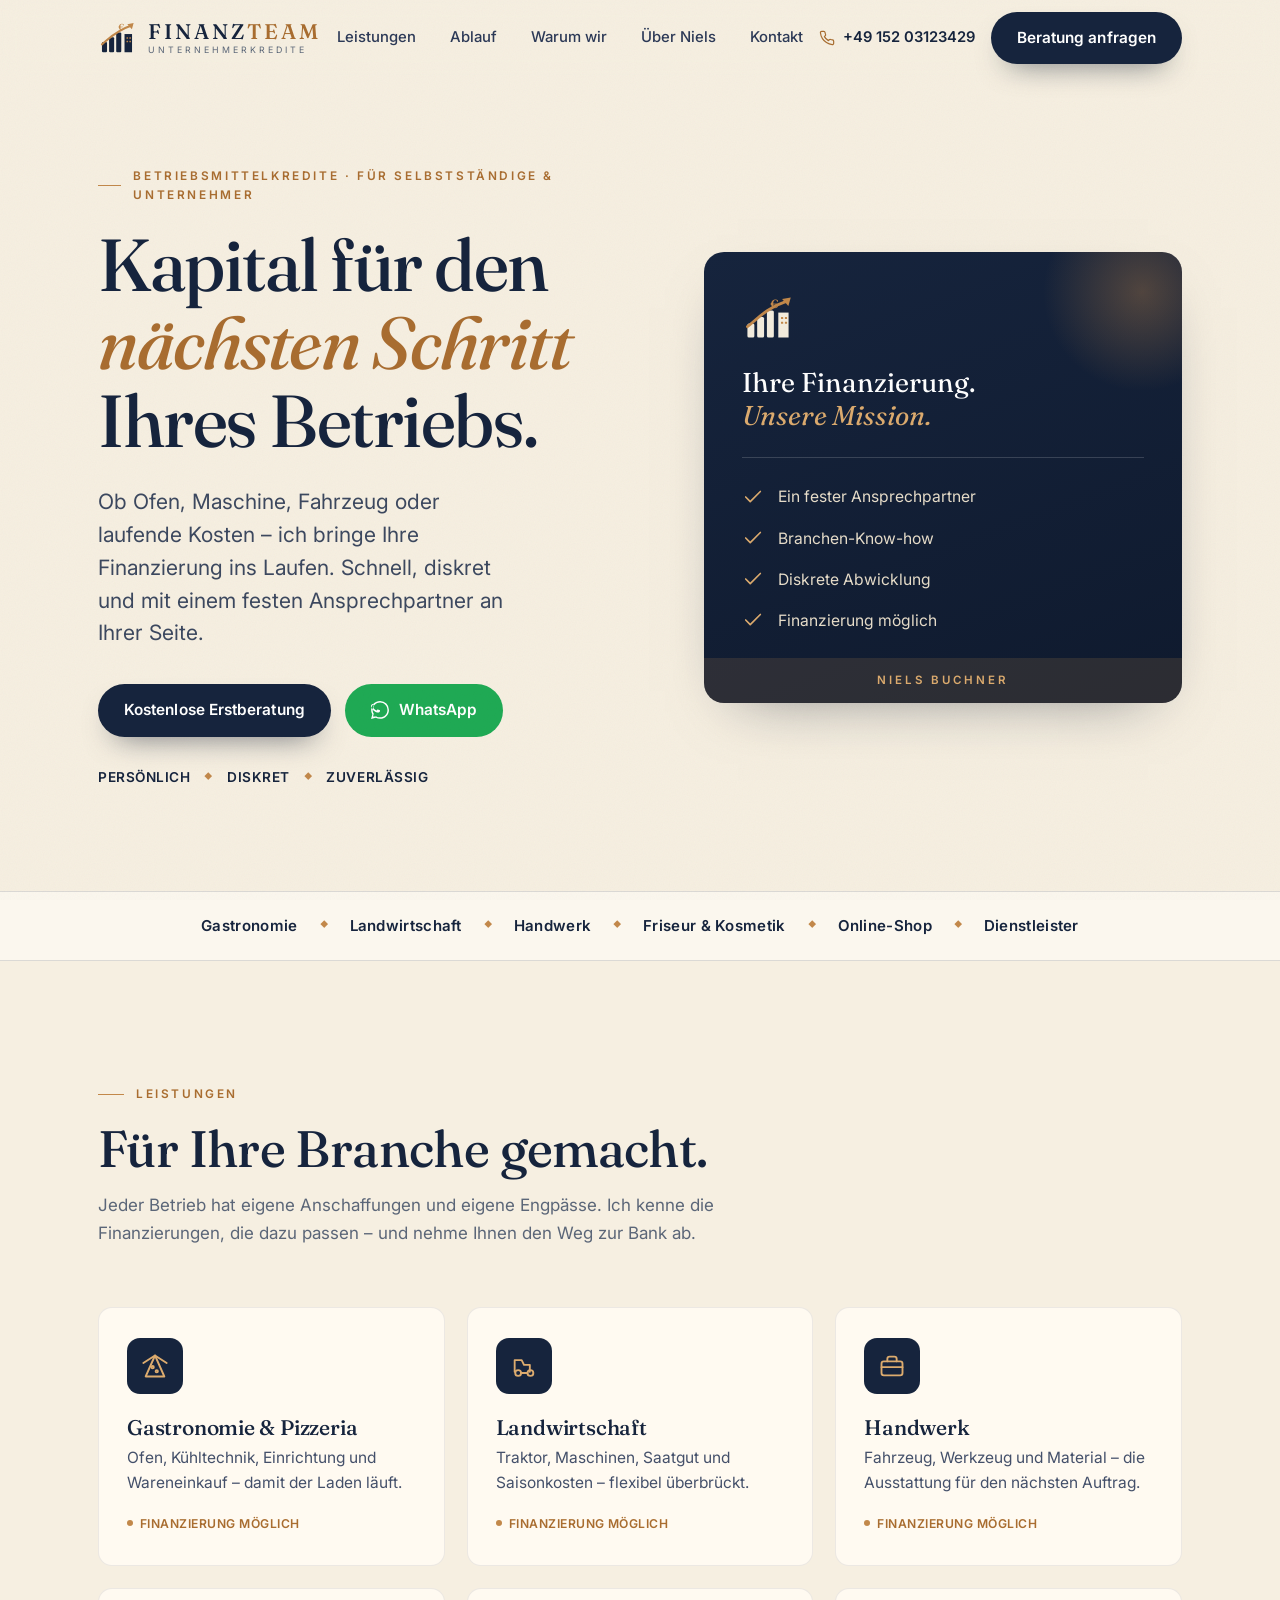
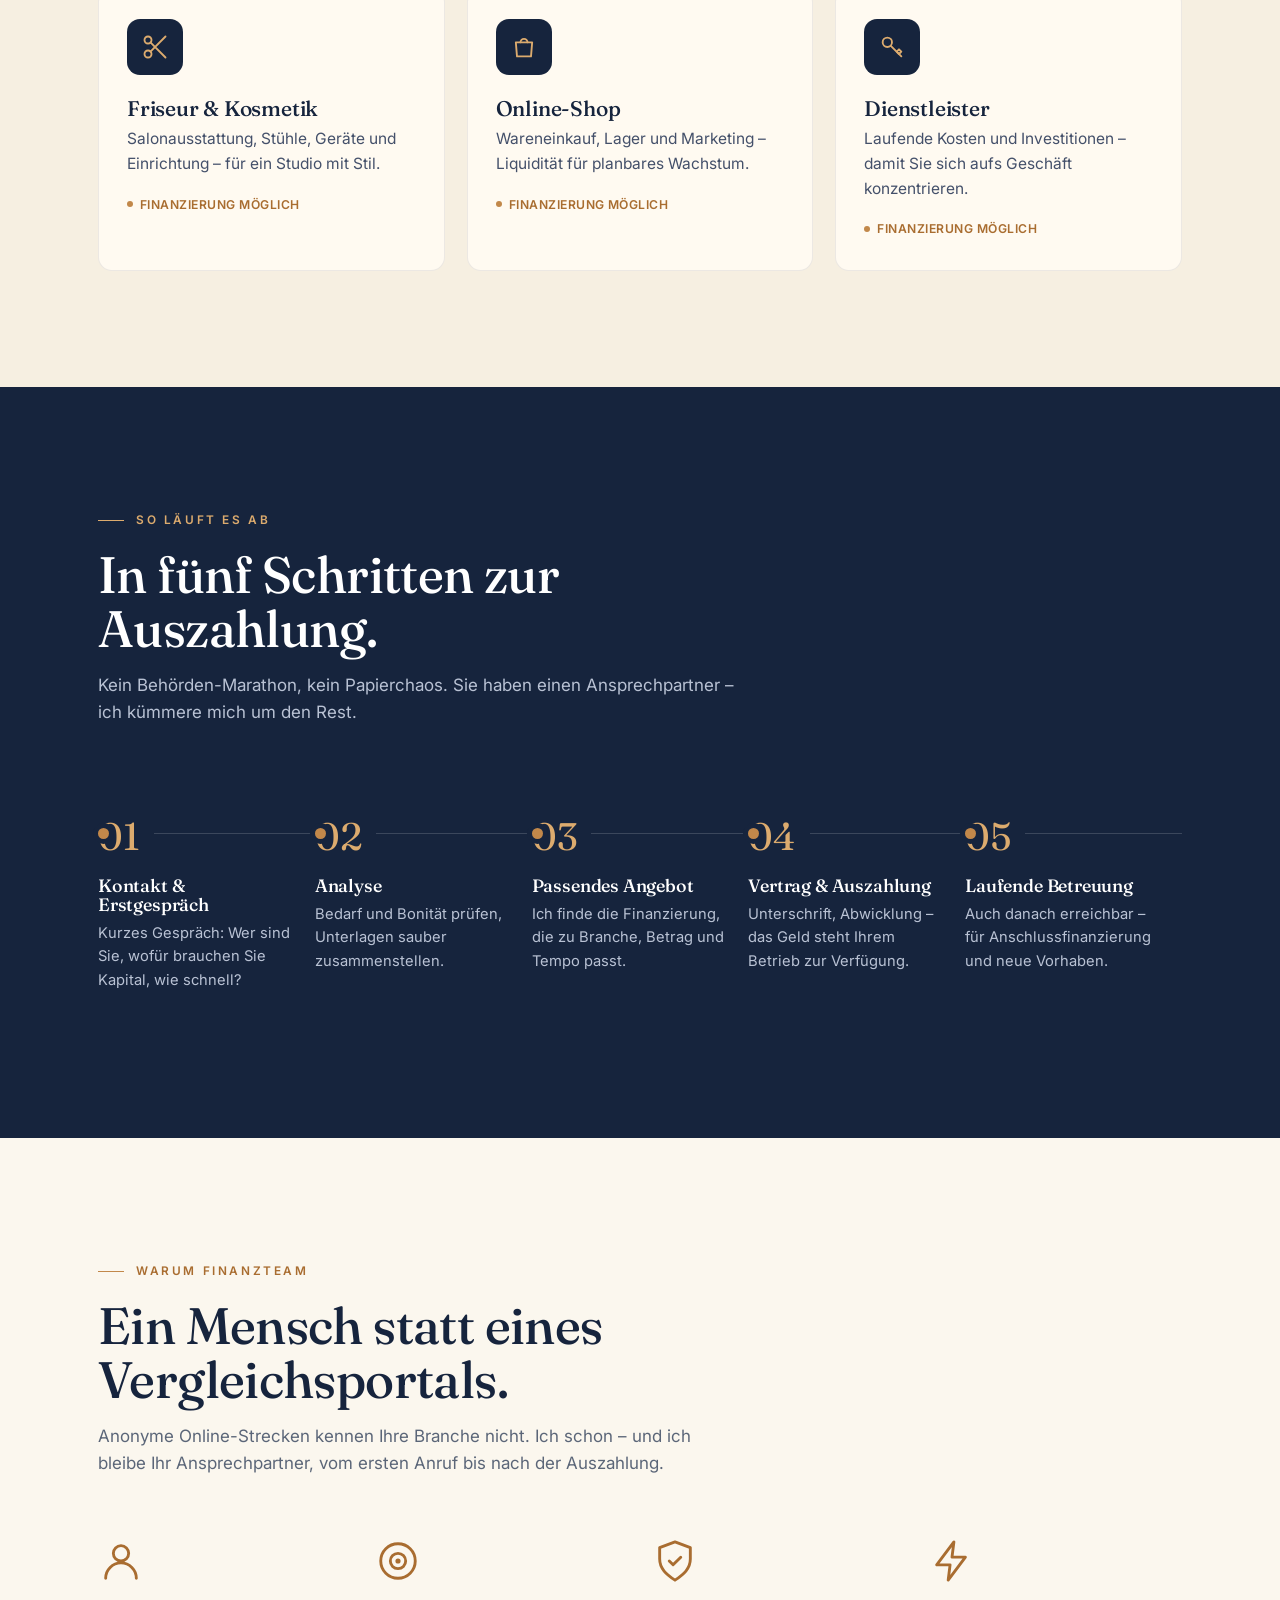
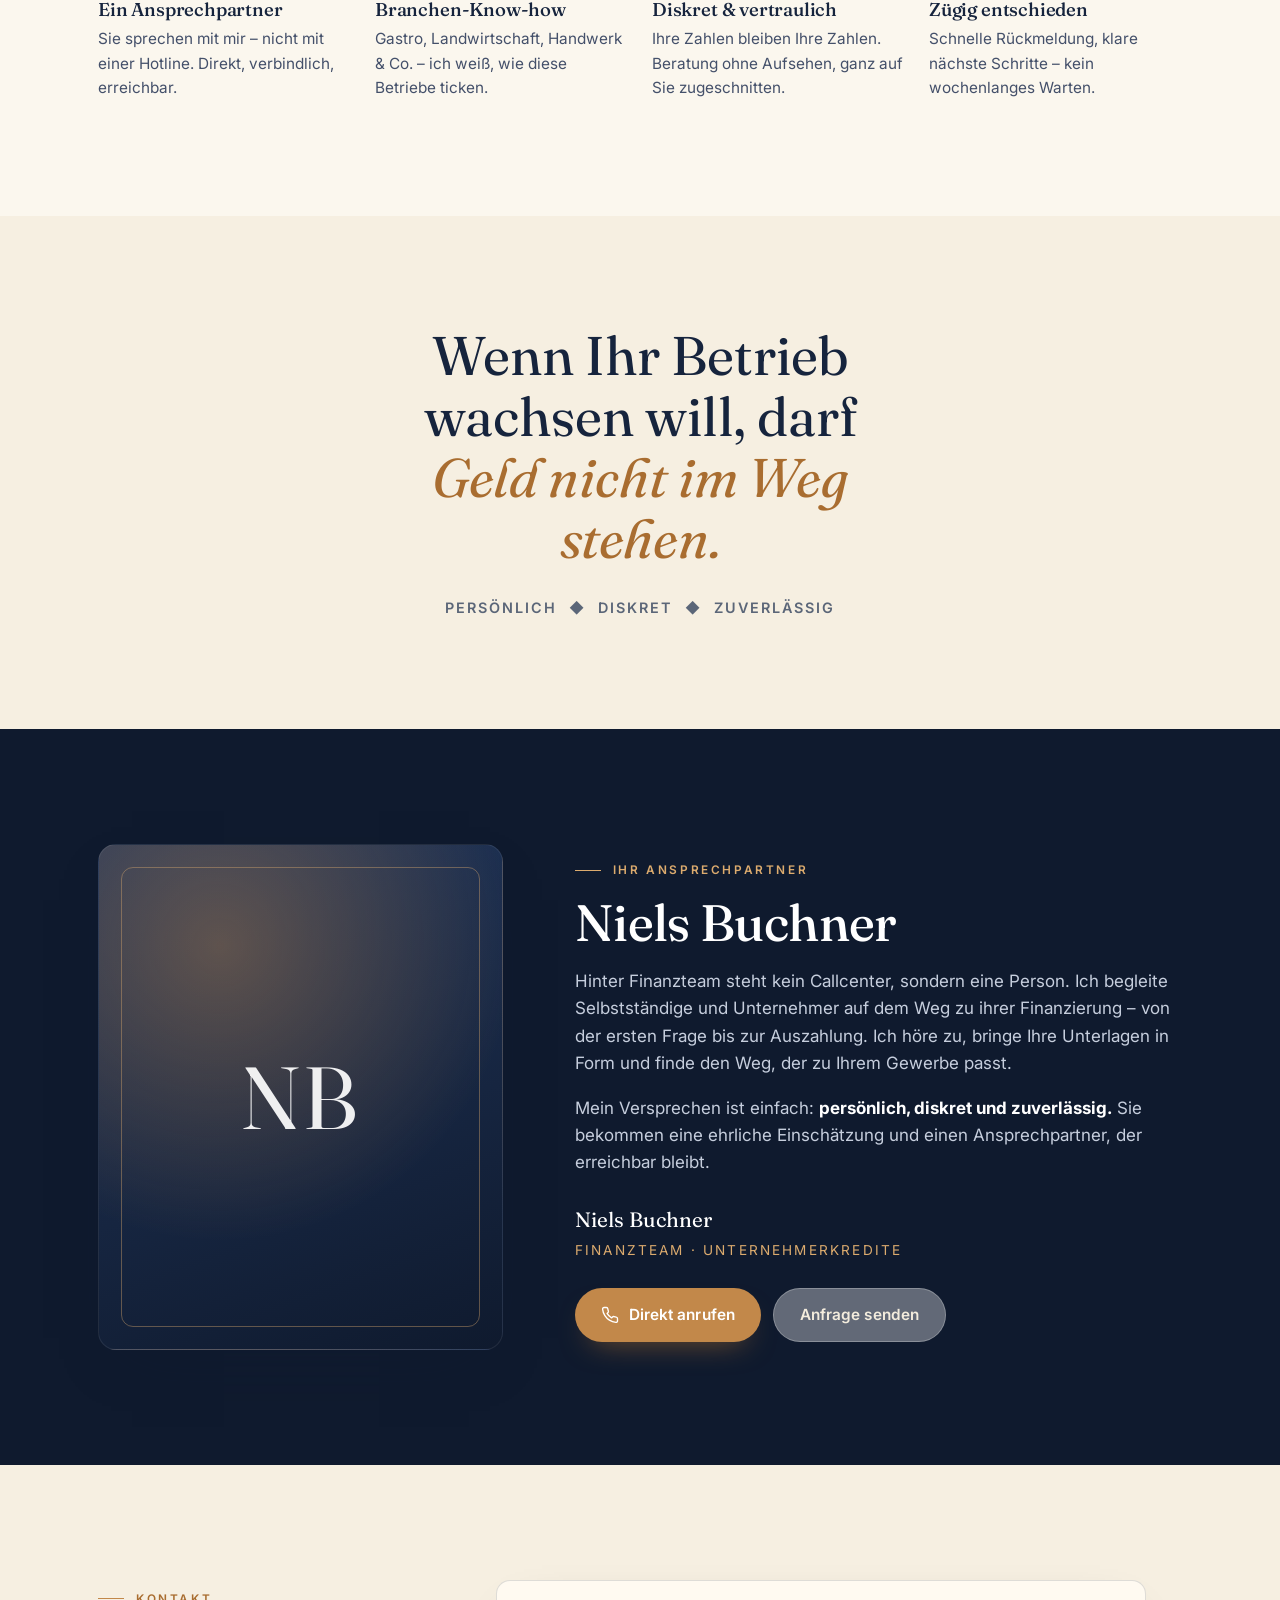
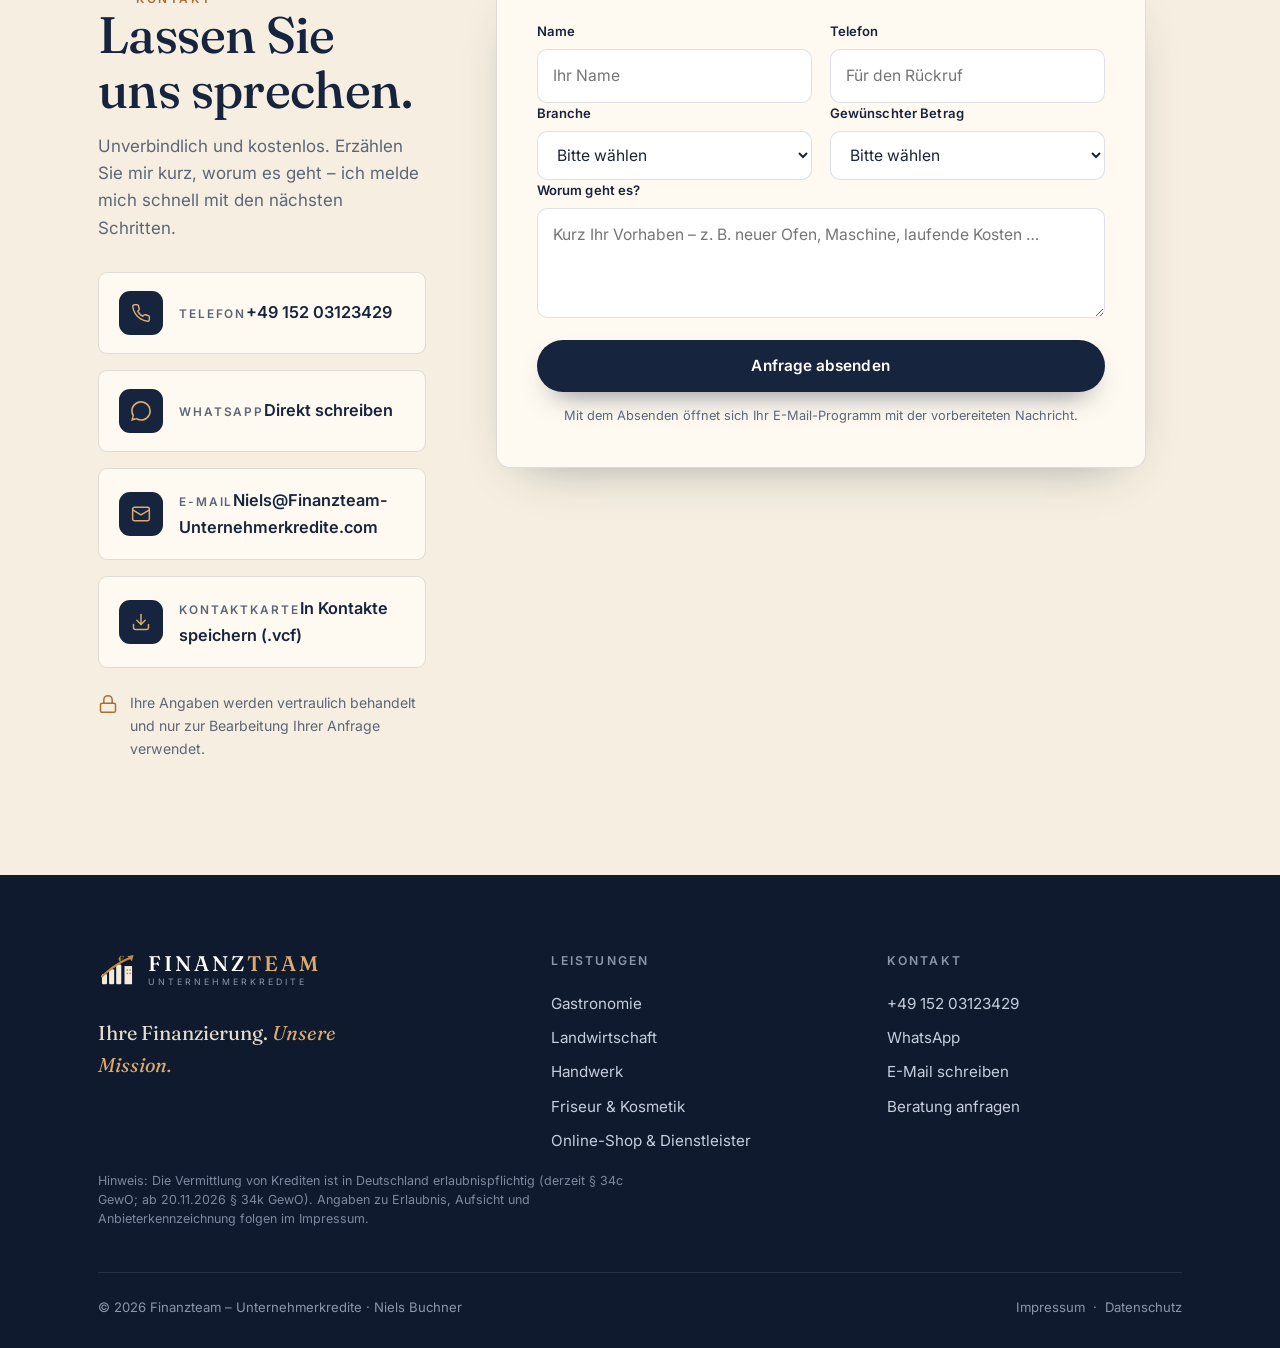
==== index.html @ 13399096 "feat: erste Landingpage Finanzteam – Unternehmerkredite (Niels Buchner) - Bespoke Static-Site (HTML/" ====
<!DOCTYPE html>
<html lang="de">
<head>
<meta charset="UTF-8" />
<meta name="viewport" content="width=device-width, initial-scale=1.0" />
<title>Finanzteam – Unternehmerkredite | Niels Buchner · Betriebsmittelkredite für Selbstständige</title>
<meta name="description" content="Betriebsmittel- und Unternehmerkredite für Selbstständige & Unternehmer – persönlich begleitet von Niels Buchner. Für Gastronomie, Landwirtschaft, Handwerk, Friseur & Kosmetik, Online-Shop und Dienstleister. Persönlich. Diskret. Zuverlässig." />
<meta name="theme-color" content="#16243d" />
<link rel="icon" href="favicon.svg" type="image/svg+xml" />
<meta property="og:type" content="website" />
<meta property="og:title" content="Finanzteam – Unternehmerkredite | Niels Buchner" />
<meta property="og:description" content="Betriebsmittelkredite für Selbstständige & Unternehmer. Persönlich. Diskret. Zuverlässig." />
<meta property="og:locale" content="de_DE" />
<link rel="preconnect" href="https://fonts.googleapis.com" />
<link rel="preconnect" href="https://fonts.gstatic.com" crossorigin />
<link href="https://fonts.googleapis.com/css2?family=Fraunces:ital,opsz,wght@0,9..144,300..600;1,9..144,300..600&family=Inter:wght@400;500;600;700&display=swap" rel="stylesheet" />
<link rel="stylesheet" href="styles.css" />
</head>
<body>

<!-- ===== SVG sprite (Logo-Emblem) ===== -->
<svg width="0" height="0" style="position:absolute" aria-hidden="true">
  <symbol id="mark" viewBox="0 0 48 48">
    <rect x="5" y="29" width="6.4" height="13" rx="1.4" fill="currentColor"/>
    <rect x="14" y="23" width="6.4" height="19" rx="1.4" fill="currentColor"/>
    <rect x="23" y="17" width="6.4" height="25" rx="1.4" fill="currentColor"/>
    <path d="M33.5 19h9.5v23h-9.5z" fill="currentColor"/>
    <rect x="36" y="23" width="2" height="2" rx="0.4" fill="#c2884a"/>
    <rect x="39.6" y="23" width="2" height="2" rx="0.4" fill="#c2884a"/>
    <rect x="36" y="27.4" width="2" height="2" rx="0.4" fill="#c2884a"/>
    <rect x="39.6" y="27.4" width="2" height="2" rx="0.4" fill="#c2884a"/>
    <path d="M5 32C14 25 22 15 41.5 8.5" fill="none" stroke="#c2884a" stroke-width="2.6" stroke-linecap="round"/>
    <path d="M37 6.5l8-1.4-2.2 7.8z" fill="#c2884a"/>
    <text x="25.5" y="14.5" font-family="Fraunces, serif" font-size="11" font-weight="600" fill="#c2884a">€</text>
  </symbol>
</svg>

<!-- ===== Header ===== -->
<header class="site-header" id="top">
  <div class="container nav">
    <a class="wordmark" href="#top" aria-label="Finanzteam – Unternehmerkredite">
      <svg class="mark" style="color:var(--navy)"><use href="#mark"/></svg>
      <span class="text">
        <span class="name">Finanz<b>team</b></span>
        <span class="sub">Unternehmerkredite</span>
      </span>
    </a>
    <nav class="nav-links" aria-label="Hauptnavigation">
      <a href="#leistungen">Leistungen</a>
      <a href="#ablauf">Ablauf</a>
      <a href="#warum">Warum wir</a>
      <a href="#ueber">Über Niels</a>
      <a href="#kontakt">Kontakt</a>
    </nav>
    <div class="nav-cta">
      <a class="nav-phone" href="tel:+4915203123429" aria-label="Anrufen">
        <svg viewBox="0 0 24 24" fill="none" stroke="currentColor" stroke-width="1.8" stroke-linecap="round" stroke-linejoin="round"><path d="M22 16.92v3a2 2 0 0 1-2.18 2 19.79 19.79 0 0 1-8.63-3.07 19.5 19.5 0 0 1-6-6 19.79 19.79 0 0 1-3.07-8.67A2 2 0 0 1 4.11 2h3a2 2 0 0 1 2 1.72c.13.96.36 1.9.7 2.81a2 2 0 0 1-.45 2.11L8.09 9.91a16 16 0 0 0 6 6l1.27-1.27a2 2 0 0 1 2.11-.45c.9.34 1.85.57 2.81.7A2 2 0 0 1 22 16.92z"/></svg>
        +49 152 03123429
      </a>
      <a class="btn btn-primary" href="#kontakt">Beratung anfragen</a>
      <button class="nav-toggle" id="navToggle" aria-label="Menü" aria-expanded="false"><span></span></button>
    </div>
  </div>
</header>

<!-- ===== Mobile menu ===== -->
<div class="mobile-menu" id="mobileMenu">
  <a href="#leistungen">Leistungen</a>
  <a href="#ablauf">Ablauf</a>
  <a href="#warum">Warum wir</a>
  <a href="#ueber">Über Niels</a>
  <a href="#kontakt">Kontakt</a>
  <a class="btn btn-primary" href="#kontakt">Beratung anfragen</a>
  <a class="btn btn-whats" href="https://wa.me/4915203123429" target="_blank" rel="noopener">WhatsApp schreiben</a>
</div>

<!-- ===== Hero ===== -->
<section class="hero">
  <div class="container hero-grid">
    <div class="hero-copy">
      <span class="eyebrow reveal">Betriebsmittelkredite · für Selbstständige &amp; Unternehmer</span>
      <h1 class="display reveal d1">Kapital für den <span class="accent">nächsten Schritt</span> Ihres Betriebs.</h1>
      <p class="lead reveal d2">Ob Ofen, Maschine, Fahrzeug oder laufende Kosten – ich bringe Ihre Finanzierung ins Laufen. Schnell, diskret und mit einem festen Ansprechpartner an Ihrer Seite.</p>
      <div class="hero-cta reveal d3">
        <a class="btn btn-primary" href="#kontakt">Kostenlose Erstberatung</a>
        <a class="btn btn-whats" href="https://wa.me/4915203123429" target="_blank" rel="noopener">
          <svg viewBox="0 0 24 24" fill="currentColor"><path d="M.057 24l1.687-6.163a11.867 11.867 0 0 1-1.587-5.946C.16 5.335 5.495 0 12.05 0a11.82 11.82 0 0 1 8.413 3.488 11.82 11.82 0 0 1 3.48 8.414c-.003 6.557-5.338 11.892-11.893 11.892a11.9 11.9 0 0 1-5.688-1.448L.057 24zm6.597-3.807c1.676.995 3.276 1.591 5.392 1.592 5.448 0 9.886-4.434 9.889-9.885.002-5.462-4.415-9.89-9.881-9.892-5.452 0-9.887 4.434-9.889 9.884a9.86 9.86 0 0 0 1.51 5.26l-.999 3.648 3.477-.215zm5.339-7.711c-.075-.124-.272-.198-.57-.347-.297-.149-1.758-.868-2.031-.967-.272-.099-.47-.149-.669.149-.198.297-.768.967-.941 1.165-.173.198-.347.223-.644.074-.297-.149-1.255-.462-2.39-1.475-.883-.788-1.48-1.761-1.653-2.059-.173-.297-.018-.458.13-.606.134-.133.297-.347.446-.521.151-.172.2-.296.3-.495.099-.198.05-.372-.025-.521-.075-.148-.669-1.611-.916-2.206-.242-.579-.487-.501-.669-.51l-.57-.01c-.198 0-.52.074-.792.372s-1.04 1.016-1.04 2.479 1.065 2.876 1.213 3.074c.149.198 2.095 3.2 5.076 4.487.709.306 1.263.489 1.694.626.712.226 1.36.194 1.872.118.571-.085 1.758-.719 2.006-1.413.248-.695.248-1.29.173-1.414z"/></svg>
          WhatsApp
        </a>
      </div>
      <div class="hero-trust reveal d4">
        Persönlich <span class="diamond">◆</span> Diskret <span class="diamond">◆</span> Zuverlässig
      </div>
    </div>

    <aside class="hero-card reveal d2" aria-label="Finanzteam">
      <svg class="mark" style="color:#f3ecdd"><use href="#mark"/></svg>
      <p class="hc-claim">Ihre Finanzierung.<br><em>Unsere Mission.</em></p>
      <div class="hc-line"></div>
      <ul>
        <li><svg viewBox="0 0 24 24" fill="none" stroke="currentColor" stroke-width="1.8" stroke-linecap="round" stroke-linejoin="round"><path d="M20 6 9 17l-5-5"/></svg> Ein fester Ansprechpartner</li>
        <li><svg viewBox="0 0 24 24" fill="none" stroke="currentColor" stroke-width="1.8" stroke-linecap="round" stroke-linejoin="round"><path d="M20 6 9 17l-5-5"/></svg> Branchen-Know-how</li>
        <li><svg viewBox="0 0 24 24" fill="none" stroke="currentColor" stroke-width="1.8" stroke-linecap="round" stroke-linejoin="round"><path d="M20 6 9 17l-5-5"/></svg> Diskrete Abwicklung</li>
        <li><svg viewBox="0 0 24 24" fill="none" stroke="currentColor" stroke-width="1.8" stroke-linecap="round" stroke-linejoin="round"><path d="M20 6 9 17l-5-5"/></svg> Finanzierung möglich</li>
      </ul>
      <div class="hc-badge">Niels Buchner</div>
    </aside>
  </div>
</section>

<!-- ===== Branchen-Band ===== -->
<div class="branchband">
  <div class="container">
    <span class="item">Gastronomie</span><span class="diamond">◆</span>
    <span class="item">Landwirtschaft</span><span class="diamond">◆</span>
    <span class="item">Handwerk</span><span class="diamond">◆</span>
    <span class="item">Friseur &amp; Kosmetik</span><span class="diamond">◆</span>
    <span class="item">Online-Shop</span><span class="diamond">◆</span>
    <span class="item">Dienstleister</span>
  </div>
</div>

<!-- ===== Leistungen / Branchen ===== -->
<section class="branchen section-pad" id="leistungen">
  <div class="container">
    <div class="section-head reveal">
      <span class="eyebrow">Leistungen</span>
      <h2 class="section-title">Für Ihre Branche gemacht.</h2>
      <p class="muted">Jeder Betrieb hat eigene Anschaffungen und eigene Engpässe. Ich kenne die Finanzierungen, die dazu passen – und nehme Ihnen den Weg zur Bank ab.</p>
    </div>
    <div class="cards">
      <article class="card reveal">
        <div class="icon-tile"><svg viewBox="0 0 24 24" fill="none" stroke="currentColor" stroke-width="1.6" stroke-linecap="round" stroke-linejoin="round"><path d="M2 9.5 12 3l10 6.5"/><path d="M12 3 4 21h16L12 3z"/><circle cx="10" cy="13" r="1"/><circle cx="13.5" cy="16.5" r="1"/></svg></div>
        <h3>Gastronomie &amp; Pizzeria</h3>
        <p>Ofen, Kühltechnik, Einrichtung und Wareneinkauf – damit der Laden läuft.</p>
        <span class="pill">Finanzierung möglich</span>
      </article>

      <article class="card reveal d1">
        <div class="icon-tile"><svg viewBox="0 0 24 24" fill="none" stroke="currentColor" stroke-width="1.6" stroke-linecap="round" stroke-linejoin="round"><path d="M4 17V7h6l2 4h5v6"/><circle cx="7" cy="18" r="2.5"/><circle cx="17.5" cy="18" r="2.5"/><path d="M9.5 18h5.5"/></svg></div>
        <h3>Landwirtschaft</h3>
        <p>Traktor, Maschinen, Saatgut und Saisonkosten – flexibel überbrückt.</p>
        <span class="pill">Finanzierung möglich</span>
      </article>

      <article class="card reveal d2">
        <div class="icon-tile"><svg viewBox="0 0 24 24" fill="none" stroke="currentColor" stroke-width="1.6" stroke-linecap="round" stroke-linejoin="round"><rect x="3" y="8" width="18" height="12" rx="2"/><path d="M8 8V6a2 2 0 0 1 2-2h4a2 2 0 0 1 2 2v2"/><path d="M3 13h18"/></svg></div>
        <h3>Handwerk</h3>
        <p>Fahrzeug, Werkzeug und Material – die Ausstattung für den nächsten Auftrag.</p>
        <span class="pill">Finanzierung möglich</span>
      </article>

      <article class="card reveal">
        <div class="icon-tile"><svg viewBox="0 0 24 24" fill="none" stroke="currentColor" stroke-width="1.6" stroke-linecap="round" stroke-linejoin="round"><circle cx="6" cy="6" r="3"/><circle cx="6" cy="18" r="3"/><path d="M8.1 8.1 21 21M8.1 15.9 21 3"/></svg></div>
        <h3>Friseur &amp; Kosmetik</h3>
        <p>Salonausstattung, Stühle, Geräte und Einrichtung – für ein Studio mit Stil.</p>
        <span class="pill">Finanzierung möglich</span>
      </article>

      <article class="card reveal d1">
        <div class="icon-tile"><svg viewBox="0 0 24 24" fill="none" stroke="currentColor" stroke-width="1.6" stroke-linecap="round" stroke-linejoin="round"><path d="M5 8h14l-1 12H6L5 8z"/><path d="M9 8a3 3 0 0 1 6 0"/></svg></div>
        <h3>Online-Shop</h3>
        <p>Wareneinkauf, Lager und Marketing – Liquidität für planbares Wachstum.</p>
        <span class="pill">Finanzierung möglich</span>
      </article>

      <article class="card reveal d2">
        <div class="icon-tile"><svg viewBox="0 0 24 24" fill="none" stroke="currentColor" stroke-width="1.6" stroke-linecap="round" stroke-linejoin="round"><circle cx="8" cy="8" r="4"/><path d="m11 11 9 9"/><path d="m16 16 2-2 2 2-2 2z"/></svg></div>
        <h3>Dienstleister</h3>
        <p>Laufende Kosten und Investitionen – damit Sie sich aufs Geschäft konzentrieren.</p>
        <span class="pill">Finanzierung möglich</span>
      </article>
    </div>
  </div>
</section>

<!-- ===== Ablauf ===== -->
<section class="ablauf section-pad" id="ablauf">
  <div class="container">
    <div class="section-head reveal">
      <span class="eyebrow">So läuft es ab</span>
      <h2 class="section-title">In fünf Schritten zur Auszahlung.</h2>
      <p>Kein Behörden-Marathon, kein Papierchaos. Sie haben einen Ansprechpartner – ich kümmere mich um den Rest.</p>
    </div>
    <div class="steps">
      <div class="step reveal"><span class="dot"></span><span class="num">01</span><h3>Kontakt &amp; Erstgespräch</h3><p>Kurzes Gespräch: Wer sind Sie, wofür brauchen Sie Kapital, wie schnell?</p></div>
      <div class="step reveal d1"><span class="dot"></span><span class="num">02</span><h3>Analyse</h3><p>Bedarf und Bonität prüfen, Unterlagen sauber zusammenstellen.</p></div>
      <div class="step reveal d2"><span class="dot"></span><span class="num">03</span><h3>Passendes Angebot</h3><p>Ich finde die Finanzierung, die zu Branche, Betrag und Tempo passt.</p></div>
      <div class="step reveal d3"><span class="dot"></span><span class="num">04</span><h3>Vertrag &amp; Auszahlung</h3><p>Unterschrift, Abwicklung – das Geld steht Ihrem Betrieb zur Verfügung.</p></div>
      <div class="step reveal d4"><span class="dot"></span><span class="num">05</span><h3>Laufende Betreuung</h3><p>Auch danach erreichbar – für Anschluss­finanzierung und neue Vorhaben.</p></div>
    </div>
  </div>
</section>

<!-- ===== Warum ===== -->
<section class="warum section-pad" id="warum">
  <div class="container">
    <div class="section-head reveal">
      <span class="eyebrow">Warum Finanzteam</span>
      <h2 class="section-title">Ein Mensch statt eines Vergleichsportals.</h2>
      <p class="muted">Anonyme Online-Strecken kennen Ihre Branche nicht. Ich schon – und ich bleibe Ihr Ansprechpartner, vom ersten Anruf bis nach der Auszahlung.</p>
    </div>
    <div class="usp-grid">
      <div class="usp reveal">
        <div class="ui"><svg viewBox="0 0 24 24" fill="none" stroke="currentColor" stroke-width="1.5" stroke-linecap="round" stroke-linejoin="round"><circle cx="12" cy="8" r="4"/><path d="M4 21a8 8 0 0 1 16 0"/></svg></div>
        <h3>Ein Ansprechpartner</h3>
        <p>Sie sprechen mit mir – nicht mit einer Hotline. Direkt, verbindlich, erreichbar.</p>
      </div>
      <div class="usp reveal d1">
        <div class="ui"><svg viewBox="0 0 24 24" fill="none" stroke="currentColor" stroke-width="1.5" stroke-linecap="round" stroke-linejoin="round"><circle cx="12" cy="12" r="9"/><circle cx="12" cy="12" r="4"/><circle cx="12" cy="12" r="0.6" fill="currentColor"/></svg></div>
        <h3>Branchen-Know-how</h3>
        <p>Gastro, Landwirtschaft, Handwerk &amp; Co. – ich weiß, wie diese Betriebe ticken.</p>
      </div>
      <div class="usp reveal d2">
        <div class="ui"><svg viewBox="0 0 24 24" fill="none" stroke="currentColor" stroke-width="1.5" stroke-linecap="round" stroke-linejoin="round"><path d="M12 2 4 5v6c0 5 3.5 8 8 11 4.5-3 8-6 8-11V5l-8-3z"/><path d="m9 12 2 2 4-4"/></svg></div>
        <h3>Diskret &amp; vertraulich</h3>
        <p>Ihre Zahlen bleiben Ihre Zahlen. Beratung ohne Aufsehen, ganz auf Sie zugeschnitten.</p>
      </div>
      <div class="usp reveal d3">
        <div class="ui"><svg viewBox="0 0 24 24" fill="none" stroke="currentColor" stroke-width="1.5" stroke-linecap="round" stroke-linejoin="round"><path d="M13 2 4 14h7l-1 8 9-12h-7l1-8z"/></svg></div>
        <h3>Zügig entschieden</h3>
        <p>Schnelle Rückmeldung, klare nächste Schritte – kein wochenlanges Warten.</p>
      </div>
    </div>
  </div>
</section>

<!-- ===== Claim ===== -->
<section class="claimband">
  <div class="container">
    <p class="q reveal">Wenn Ihr Betrieb wachsen will, darf <em>Geld nicht im Weg stehen.</em></p>
    <p class="sig reveal d1">Persönlich &nbsp;◆&nbsp; Diskret &nbsp;◆&nbsp; Zuverlässig</p>
  </div>
</section>

<!-- ===== Über Niels ===== -->
<section class="about section-pad" id="ueber">
  <div class="container about-grid">
    <div class="about-portrait reveal">
      <div class="ring"></div>
      <span class="monogram">NB</span>
    </div>
    <div class="about-copy reveal d1">
      <span class="eyebrow">Ihr Ansprechpartner</span>
      <h2 class="section-title">Niels Buchner</h2>
      <p>Hinter Finanzteam steht kein Callcenter, sondern eine Person. Ich begleite Selbstständige und Unternehmer auf dem Weg zu ihrer Finanzierung – von der ersten Frage bis zur Auszahlung. Ich höre zu, bringe Ihre Unterlagen in Form und finde den Weg, der zu Ihrem Gewerbe passt.</p>
      <p>Mein Versprechen ist einfach: <strong style="color:#fff">persönlich, diskret und zuverlässig.</strong> Sie bekommen eine ehrliche Einschätzung und einen Ansprechpartner, der erreichbar bleibt.</p>
      <p class="about-name">Niels Buchner</p>
      <p class="about-role">Finanzteam · Unternehmerkredite</p>
      <div class="about-actions">
        <a class="btn btn-copper" href="tel:+4915203123429">
          <svg viewBox="0 0 24 24" fill="none" stroke="currentColor" stroke-width="1.8" stroke-linecap="round" stroke-linejoin="round"><path d="M22 16.92v3a2 2 0 0 1-2.18 2 19.79 19.79 0 0 1-8.63-3.07 19.5 19.5 0 0 1-6-6 19.79 19.79 0 0 1-3.07-8.67A2 2 0 0 1 4.11 2h3a2 2 0 0 1 2 1.72c.13.96.36 1.9.7 2.81a2 2 0 0 1-.45 2.11L8.09 9.91a16 16 0 0 0 6 6l1.27-1.27a2 2 0 0 1 2.11-.45c.9.34 1.85.57 2.81.7A2 2 0 0 1 22 16.92z"/></svg>
          Direkt anrufen
        </a>
        <a class="btn btn-ghost" style="color:#f3ecdd;border-color:rgba(255,255,255,.25)" href="#kontakt">Anfrage senden</a>
      </div>
    </div>
  </div>
</section>

<!-- ===== Kontakt ===== -->
<section class="kontakt section-pad" id="kontakt">
  <div class="container kontakt-grid">
    <div class="reveal">
      <span class="eyebrow">Kontakt</span>
      <h2 class="section-title">Lassen Sie uns sprechen.</h2>
      <p class="muted" style="margin-top:16px">Unverbindlich und kostenlos. Erzählen Sie mir kurz, worum es geht – ich melde mich schnell mit den nächsten Schritten.</p>
      <div class="contact-methods">
        <a class="cm" href="tel:+4915203123429">
          <span class="cmi"><svg viewBox="0 0 24 24" fill="none" stroke="currentColor" stroke-width="1.8" stroke-linecap="round" stroke-linejoin="round"><path d="M22 16.92v3a2 2 0 0 1-2.18 2 19.79 19.79 0 0 1-8.63-3.07 19.5 19.5 0 0 1-6-6 19.79 19.79 0 0 1-3.07-8.67A2 2 0 0 1 4.11 2h3a2 2 0 0 1 2 1.72c.13.96.36 1.9.7 2.81a2 2 0 0 1-.45 2.11L8.09 9.91a16 16 0 0 0 6 6l1.27-1.27a2 2 0 0 1 2.11-.45c.9.34 1.85.57 2.81.7A2 2 0 0 1 22 16.92z"/></svg></span>
          <span><span class="l">Telefon</span><span class="v">+49 152 03123429</span></span>
        </a>
        <a class="cm" href="https://wa.me/4915203123429" target="_blank" rel="noopener">
          <span class="cmi"><svg viewBox="0 0 24 24" fill="currentColor"><path d="M.057 24l1.687-6.163a11.867 11.867 0 0 1-1.587-5.946C.16 5.335 5.495 0 12.05 0a11.82 11.82 0 0 1 8.413 3.488 11.82 11.82 0 0 1 3.48 8.414c-.003 6.557-5.338 11.892-11.893 11.892a11.9 11.9 0 0 1-5.688-1.448L.057 24zm6.597-3.807c1.676.995 3.276 1.591 5.392 1.592 5.448 0 9.886-4.434 9.889-9.885.002-5.462-4.415-9.89-9.881-9.892-5.452 0-9.887 4.434-9.889 9.884a9.86 9.86 0 0 0 1.51 5.26l-.999 3.648 3.477-.215z"/></svg></span>
          <span><span class="l">WhatsApp</span><span class="v">Direkt schreiben</span></span>
        </a>
        <a class="cm" href="mailto:Niels@Finanzteam-Unternehmerkredite.com">
          <span class="cmi"><svg viewBox="0 0 24 24" fill="none" stroke="currentColor" stroke-width="1.8" stroke-linecap="round" stroke-linejoin="round"><rect x="2" y="4" width="20" height="16" rx="2"/><path d="m2 7 10 6 10-6"/></svg></span>
          <span><span class="l">E-Mail</span><span class="v">Niels@Finanzteam-Unternehmerkredite.com</span></span>
        </a>
        <button class="cm" id="vcardBtn" type="button" style="text-align:left;width:100%">
          <span class="cmi"><svg viewBox="0 0 24 24" fill="none" stroke="currentColor" stroke-width="1.8" stroke-linecap="round" stroke-linejoin="round"><path d="M21 15v4a2 2 0 0 1-2 2H5a2 2 0 0 1-2-2v-4"/><path d="M7 10l5 5 5-5"/><path d="M12 15V3"/></svg></span>
          <span><span class="l">Kontaktkarte</span><span class="v">In Kontakte speichern (.vcf)</span></span>
        </button>
      </div>
      <p class="confidential">
        <svg viewBox="0 0 24 24" fill="none" stroke="currentColor" stroke-width="1.8" stroke-linecap="round" stroke-linejoin="round"><rect x="3" y="11" width="18" height="11" rx="2"/><path d="M7 11V7a5 5 0 0 1 10 0v4"/></svg>
        Ihre Angaben werden vertraulich behandelt und nur zur Bearbeitung Ihrer Anfrage verwendet.
      </p>
    </div>

    <div class="reveal d1">
      <form class="form-card" id="leadForm" novalidate>
        <div class="form-row two">
          <div class="field"><label for="name">Name</label><input id="name" name="name" type="text" autocomplete="name" placeholder="Ihr Name" required /></div>
          <div class="field"><label for="phone">Telefon</label><input id="phone" name="phone" type="tel" autocomplete="tel" placeholder="Für den Rückruf" required /></div>
        </div>
        <div class="form-row two">
          <div class="field">
            <label for="branche">Branche</label>
            <select id="branche" name="branche">
              <option value="">Bitte wählen</option>
              <option>Gastronomie / Pizzeria</option>
              <option>Landwirtschaft</option>
              <option>Handwerk</option>
              <option>Friseur / Kosmetik</option>
              <option>Online-Shop</option>
              <option>Dienstleister</option>
              <option>Andere</option>
            </select>
          </div>
          <div class="field">
            <label for="betrag">Gewünschter Betrag</label>
            <select id="betrag" name="betrag">
              <option value="">Bitte wählen</option>
              <option>bis 10.000 €</option>
              <option>10.000 – 25.000 €</option>
              <option>25.000 – 50.000 €</option>
              <option>50.000 – 100.000 €</option>
              <option>mehr als 100.000 €</option>
            </select>
          </div>
        </div>
        <div class="field">
          <label for="nachricht">Worum geht es?</label>
          <textarea id="nachricht" name="nachricht" placeholder="Kurz Ihr Vorhaben – z. B. neuer Ofen, Maschine, laufende Kosten …"></textarea>
        </div>
        <button class="btn btn-primary" type="submit">Anfrage absenden</button>
        <p class="form-note">Mit dem Absenden öffnet sich Ihr E-Mail-Programm mit der vorbereiteten Nachricht.</p>
        <p class="form-feedback" id="formFeedback">Danke! Ihre E-Mail wurde vorbereitet – bitte nur noch abschicken.</p>
      </form>
    </div>
  </div>
</section>

<!-- ===== Footer ===== -->
<footer class="site-footer">
  <div class="container">
    <div class="footer-top">
      <div>
        <a class="wordmark" href="#top">
          <svg class="mark" style="color:#f3ecdd"><use href="#mark"/></svg>
          <span class="text"><span class="name">Finanz<b>team</b></span><span class="sub">Unternehmerkredite</span></span>
        </a>
        <p class="footer-claim">Ihre Finanzierung. <em>Unsere Mission.</em></p>
      </div>
      <div class="footer-col">
        <h4>Leistungen</h4>
        <a href="#leistungen">Gastronomie</a>
        <a href="#leistungen">Landwirtschaft</a>
        <a href="#leistungen">Handwerk</a>
        <a href="#leistungen">Friseur &amp; Kosmetik</a>
        <a href="#leistungen">Online-Shop &amp; Dienstleister</a>
      </div>
      <div class="footer-col">
        <h4>Kontakt</h4>
        <a href="tel:+4915203123429">+49 152 03123429</a>
        <a href="https://wa.me/4915203123429" target="_blank" rel="noopener">WhatsApp</a>
        <a href="mailto:Niels@Finanzteam-Unternehmerkredite.com">E-Mail schreiben</a>
        <a href="#kontakt">Beratung anfragen</a>
      </div>
    </div>
    <p class="compliance-note">
      Hinweis: Die Vermittlung von Krediten ist in Deutschland erlaubnispflichtig (derzeit § 34c GewO; ab 20.11.2026 § 34k GewO).
      Angaben zu Erlaubnis, Aufsicht und Anbieterkennzeichnung folgen im Impressum. <!-- TODO: vom Mandanten ausfüllen -->
    </p>
    <div class="footer-bottom">
      <span>© 2026 Finanzteam – Unternehmerkredite · Niels Buchner</span>
      <span><a href="impressum.html">Impressum</a> &nbsp;·&nbsp; <a href="datenschutz.html">Datenschutz</a></span>
    </div>
  </div>
</footer>

<script src="app.js"></script>
</body>
</html>
---- styles.css ----
/* =========================================================================
   Finanzteam – Unternehmerkredite · Niels Buchner
   Bespoke design system. Cream / Navy / Copper. Editorial, hand-crafted.
   ========================================================================= */

:root {
  /* Palette (von der Visitenkarte abgeleitet) */
  --navy-900: #0f1a2e;
  --navy:     #16243d;
  --navy-700: #20355a;
  --cream:    #f6efe1;
  --cream-2:  #fbf7ee;
  --paper:    #fffaf1;
  --ink:      #1b2536;
  --muted:    #5b6678;
  --copper:       #c2884a;
  --copper-deep:  #a96d30;
  --copper-light: #dcab6e;
  --line:    rgba(22, 36, 61, 0.14);
  --line-2:  rgba(22, 36, 61, 0.08);

  /* Type */
  --serif: "Fraunces", "Cormorant Garamond", Georgia, "Times New Roman", serif;
  --sans:  "Inter", -apple-system, BlinkMacSystemFont, "Segoe UI", Roboto, Helvetica, Arial, sans-serif;

  /* Rhythm */
  --container: 1180px;
  --gutter: clamp(20px, 5vw, 48px);
  --radius: 14px;
  --radius-sm: 9px;
  --shadow-soft: 0 18px 50px -28px rgba(15, 26, 46, 0.45);
  --shadow-card: 0 22px 60px -34px rgba(15, 26, 46, 0.55);
  --ease: cubic-bezier(0.22, 1, 0.36, 1);
}

/* ---------- Reset ---------- */
*, *::before, *::after { box-sizing: border-box; }
* { margin: 0; }
html { scroll-behavior: smooth; -webkit-text-size-adjust: 100%; }
@media (prefers-reduced-motion: reduce) {
  html { scroll-behavior: auto; }
  *, *::before, *::after { animation-duration: 0.001ms !important; transition-duration: 0.001ms !important; }
}
body {
  font-family: var(--sans);
  color: var(--ink);
  background: var(--cream);
  line-height: 1.6;
  font-size: 17px;
  -webkit-font-smoothing: antialiased;
  text-rendering: optimizeLegibility;
  overflow-x: hidden;
}
img, svg { display: block; max-width: 100%; }
a { color: inherit; text-decoration: none; }
button { font: inherit; cursor: pointer; border: none; background: none; color: inherit; }
ul { list-style: none; padding: 0; }
::selection { background: var(--copper); color: #fff; }

/* Subtle paper grain over the whole page */
body::before {
  content: "";
  position: fixed;
  inset: 0;
  z-index: 9999;
  pointer-events: none;
  opacity: 0.05;
  background-image: url("data:image/svg+xml,%3Csvg xmlns='http://www.w3.org/2000/svg' width='160' height='160'%3E%3Cfilter id='n'%3E%3CfeTurbulence type='fractalNoise' baseFrequency='0.85' numOctaves='2' stitchTiles='stitch'/%3E%3C/filter%3E%3Crect width='100%25' height='100%25' filter='url(%23n)'/%3E%3C/svg%3E");
  mix-blend-mode: multiply;
}

/* ---------- Layout ---------- */
.container { width: 100%; max-width: var(--container); margin-inline: auto; padding-inline: var(--gutter); }
section { position: relative; }
.section-pad { padding-block: clamp(64px, 9vw, 124px); }

/* ---------- Typography ---------- */
h1, h2, h3 { font-family: var(--serif); font-weight: 500; line-height: 1.06; letter-spacing: -0.012em; color: var(--navy); }
.display {
  font-size: clamp(2.55rem, 6vw, 4.6rem);
  font-weight: 480;
  font-optical-sizing: auto;
  letter-spacing: -0.02em;
}
h2.section-title { font-size: clamp(2rem, 4.4vw, 3.2rem); font-weight: 480; }
h3 { font-size: 1.32rem; letter-spacing: -0.01em; }
p { color: #44506a; }
.lead { font-size: clamp(1.08rem, 1.8vw, 1.32rem); color: #3c485f; line-height: 1.55; }

.eyebrow {
  font-family: var(--sans);
  font-size: 0.74rem;
  font-weight: 600;
  letter-spacing: 0.22em;
  text-transform: uppercase;
  color: var(--copper-deep);
  display: inline-flex;
  align-items: center;
  gap: 12px;
}
.eyebrow::before { content: ""; width: 26px; height: 1px; background: var(--copper); display: inline-block; }

.muted { color: var(--muted); }

/* ---------- Ornaments ---------- */
.diamond { color: var(--copper); font-size: 0.6em; transform: translateY(-1px); }
.rule-diamond {
  display: flex; align-items: center; gap: 14px; color: var(--copper);
}
.rule-diamond::before, .rule-diamond::after { content: ""; height: 1px; background: var(--line); flex: 1; }
.rule-diamond span { width: 7px; height: 7px; background: var(--copper); transform: rotate(45deg); }

/* ---------- Wordmark ---------- */
.wordmark { display: inline-flex; align-items: center; gap: 12px; }
.wordmark .mark { width: 38px; height: 38px; flex: none; }
.wordmark .text { display: flex; flex-direction: column; line-height: 1; }
.wordmark .name {
  font-family: var(--serif); font-weight: 520; font-size: 1.32rem; letter-spacing: 0.14em;
  color: var(--navy); text-transform: uppercase;
}
.wordmark .name b { color: var(--copper-deep); font-weight: 520; }
.wordmark .sub {
  font-family: var(--sans); font-size: 0.55rem; letter-spacing: 0.34em; text-transform: uppercase;
  color: var(--muted); margin-top: 4px;
}

/* ---------- Buttons ---------- */
.btn {
  display: inline-flex; align-items: center; gap: 10px; justify-content: center;
  padding: 14px 26px; border-radius: 100px; font-weight: 600; font-size: 0.96rem;
  letter-spacing: 0.005em; transition: transform .35s var(--ease), box-shadow .35s var(--ease), background .3s, color .3s;
  white-space: nowrap;
}
.btn svg { width: 18px; height: 18px; }
.btn-primary { background: var(--navy); color: #fff; box-shadow: 0 14px 30px -16px rgba(15,26,46,.7); }
.btn-primary:hover { background: var(--navy-900); transform: translateY(-2px); box-shadow: 0 20px 38px -16px rgba(15,26,46,.8); }
.btn-copper { background: var(--copper); color: #fff; box-shadow: 0 14px 30px -16px rgba(169,109,48,.8); }
.btn-copper:hover { background: var(--copper-deep); transform: translateY(-2px); }
.btn-ghost { border: 1px solid var(--line); color: var(--navy); background: rgba(255,255,255,.35); }
.btn-ghost:hover { border-color: var(--navy); transform: translateY(-2px); background: #fff; }
.btn-whats { background: #1faa54; color: #fff; }
.btn-whats:hover { background: #178a44; transform: translateY(-2px); }

/* ---------- Header ---------- */
.site-header {
  position: sticky; top: 0; z-index: 100;
  backdrop-filter: blur(10px);
  background: color-mix(in srgb, var(--cream) 82%, transparent);
  border-bottom: 1px solid transparent;
  transition: border-color .4s, background .4s, box-shadow .4s;
}
.site-header.scrolled { border-bottom-color: var(--line); box-shadow: 0 10px 30px -24px rgba(15,26,46,.5); }
.nav { display: flex; align-items: center; justify-content: space-between; height: 76px; }
.nav-links { display: flex; align-items: center; gap: 34px; }
.nav-links a { font-size: 0.93rem; font-weight: 500; color: #2c3957; position: relative; padding: 4px 0; }
.nav-links a::after {
  content: ""; position: absolute; left: 0; bottom: -2px; width: 0; height: 1.5px;
  background: var(--copper); transition: width .35s var(--ease);
}
.nav-links a:hover::after { width: 100%; }
.nav-cta { display: flex; align-items: center; gap: 16px; }
.nav-phone { display: inline-flex; align-items: center; gap: 8px; font-weight: 600; font-size: 0.92rem; color: var(--navy); }
.nav-phone svg { width: 16px; height: 16px; color: var(--copper-deep); }
.nav-toggle { display: none; width: 44px; height: 44px; border-radius: 10px; align-items: center; justify-content: center; }
.nav-toggle span { width: 22px; height: 2px; background: var(--navy); position: relative; transition: .3s; }
.nav-toggle span::before, .nav-toggle span::after { content:""; position:absolute; left:0; width:22px; height:2px; background:var(--navy); transition:.3s; }
.nav-toggle span::before { top: -7px; } .nav-toggle span::after { top: 7px; }
body.menu-open .nav-toggle span { background: transparent; }
body.menu-open .nav-toggle span::before { top:0; transform: rotate(45deg); }
body.menu-open .nav-toggle span::after { top:0; transform: rotate(-45deg); }

/* Mobile menu */
.mobile-menu {
  position: fixed; inset: 76px 0 0; z-index: 90; background: var(--cream);
  padding: 32px var(--gutter); display: flex; flex-direction: column; gap: 8px;
  transform: translateY(-12px); opacity: 0; pointer-events: none; transition: .35s var(--ease);
}
body.menu-open .mobile-menu { transform: none; opacity: 1; pointer-events: auto; }
.mobile-menu a { font-family: var(--serif); font-size: 1.7rem; color: var(--navy); padding: 12px 0; border-bottom: 1px solid var(--line-2); }
.mobile-menu .btn { margin-top: 18px; }

/* ---------- Hero ---------- */
.hero { padding-top: clamp(48px, 7vw, 96px); padding-bottom: clamp(56px, 8vw, 110px); overflow: hidden; }
.hero-grid { display: grid; grid-template-columns: 1.05fr 0.95fr; gap: clamp(36px, 6vw, 84px); align-items: center; }
.hero h1 { margin: 22px 0 0; }
.hero h1 .accent { color: var(--copper-deep); font-style: italic; }
.hero .lead { margin-top: 26px; max-width: 33ch; }
.hero-cta { display: flex; flex-wrap: wrap; gap: 14px; margin-top: 34px; }
.hero-trust { margin-top: 30px; display: flex; align-items: center; gap: 14px; font-size: 0.85rem; font-weight: 600; letter-spacing: 0.04em; color: var(--navy); text-transform: uppercase; }
.hero-trust .diamond { font-size: 0.5rem; }

/* Hero visual: premium navy panel echoing the card */
.hero-card {
  position: relative; background: linear-gradient(160deg, var(--navy) 0%, var(--navy-900) 100%);
  border-radius: 20px; padding: 40px 38px; color: #f3ecdd; box-shadow: var(--shadow-card);
  overflow: hidden; isolation: isolate;
}
.hero-card::after {
  content: ""; position: absolute; right: -60px; top: -60px; width: 200px; height: 200px;
  background: radial-gradient(circle, rgba(194,136,74,.35), transparent 70%); z-index: -1;
}
.hero-card .mark { width: 52px; height: 52px; margin-bottom: 22px; }
.hero-card .hc-claim { font-family: var(--serif); font-size: 1.7rem; line-height: 1.2; color: #fff; }
.hero-card .hc-claim em { color: var(--copper-light); font-style: italic; }
.hero-card .hc-line { height: 1px; background: rgba(255,255,255,.16); margin: 26px 0; }
.hero-card ul { display: grid; gap: 16px; }
.hero-card li { display: flex; align-items: center; gap: 14px; font-size: 0.98rem; color: #e7ddca; }
.hero-card li svg { width: 22px; height: 22px; color: var(--copper-light); flex: none; }
.hero-card .hc-badge {
  position: absolute; bottom: 0; left: 0; right: 0; padding: 13px; text-align: center;
  background: rgba(194,136,74,.16); font-size: 0.72rem; letter-spacing: 0.26em; text-transform: uppercase;
  color: var(--copper-light); font-weight: 600;
}
.hero-card { padding-bottom: 70px; }

/* ---------- Branchen-Band ---------- */
.branchband { border-block: 1px solid var(--line); background: var(--cream-2); }
.branchband .container { display: flex; flex-wrap: wrap; align-items: center; justify-content: center; gap: 10px 22px; padding-block: 22px; }
.branchband span.item { font-weight: 600; color: var(--navy); font-size: 0.94rem; letter-spacing: 0.02em; }
.branchband .diamond { font-size: 0.5rem; }

/* ---------- Section head ---------- */
.section-head { max-width: 640px; margin-bottom: clamp(36px, 5vw, 60px); }
.section-head.center { margin-inline: auto; text-align: center; }
.section-head.center .eyebrow { justify-content: center; }
.section-head h2 { margin-top: 18px; }
.section-head p { margin-top: 16px; }

/* ---------- Branchen grid ---------- */
.branchen { background: var(--cream); }
.cards { display: grid; grid-template-columns: repeat(3, 1fr); gap: 22px; }
.card {
  background: var(--paper); border: 1px solid var(--line-2); border-radius: var(--radius);
  padding: 30px 28px; transition: transform .4s var(--ease), box-shadow .4s var(--ease), border-color .4s;
  position: relative; overflow: hidden;
}
.card:hover { transform: translateY(-6px); box-shadow: var(--shadow-soft); border-color: var(--line); }
.card .icon-tile {
  width: 56px; height: 56px; border-radius: 13px; background: var(--navy);
  display: grid; place-items: center; margin-bottom: 22px; transition: background .4s;
}
.card .icon-tile svg { width: 28px; height: 28px; color: var(--copper-light); }
.card:hover .icon-tile { background: var(--navy-900); }
.card h3 { color: var(--navy); }
.card p { margin-top: 8px; font-size: 0.97rem; }
.card .pill {
  display: inline-flex; align-items: center; gap: 7px; margin-top: 18px;
  font-size: 0.76rem; font-weight: 600; letter-spacing: 0.04em; color: var(--copper-deep);
  text-transform: uppercase;
}
.card .pill::before { content:""; width: 6px; height: 6px; border-radius: 50%; background: var(--copper); }

/* ---------- Ablauf / Process ---------- */
.ablauf { background: var(--navy); color: #ece3d2; }
.ablauf h2, .ablauf .eyebrow { color: #fff; }
.ablauf .eyebrow { color: var(--copper-light); }
.ablauf .eyebrow::before { background: var(--copper-light); }
.ablauf p { color: #b9c2d4; }
.steps { display: grid; grid-template-columns: repeat(5, 1fr); gap: 0; margin-top: 20px; counter-reset: step; }
.step { padding: 30px 22px 30px 0; position: relative; }
.step::before {
  content: ""; position: absolute; left: 0; top: 46px; right: 0; height: 1px;
  background: rgba(255,255,255,.16);
}
.step .num {
  font-family: var(--serif); font-size: 2.4rem; color: var(--copper-light); line-height: 1;
  position: relative; z-index: 1; display: inline-block; background: var(--navy); padding-right: 14px;
}
.step h3 { color: #fff; font-size: 1.12rem; margin-top: 18px; }
.step p { margin-top: 8px; font-size: 0.92rem; }
.step .dot { position: absolute; left: 0; top: 41px; width: 11px; height: 11px; border-radius: 50%; background: var(--copper); box-shadow: 0 0 0 5px var(--navy); z-index: 2; }

/* ---------- Warum / USPs + claim ---------- */
.warum { background: var(--cream-2); }
.usp-grid { display: grid; grid-template-columns: repeat(4, 1fr); gap: 24px; }
.usp { }
.usp .ui { width: 46px; height: 46px; color: var(--copper-deep); margin-bottom: 16px; }
.usp .ui svg { width: 46px; height: 46px; }
.usp h3 { font-size: 1.16rem; color: var(--navy); }
.usp p { margin-top: 8px; font-size: 0.96rem; }

.claimband { text-align: center; padding-block: clamp(60px, 9vw, 110px); background: var(--cream); }
.claimband .q { font-family: var(--serif); font-size: clamp(2rem, 5vw, 3.4rem); color: var(--navy); line-height: 1.12; max-width: 16ch; margin-inline: auto; }
.claimband .q em { color: var(--copper-deep); font-style: italic; }
.claimband .sig { margin-top: 26px; font-size: 0.9rem; letter-spacing: 0.14em; text-transform: uppercase; color: var(--muted); font-weight: 600; }

/* ---------- Über ---------- */
.about { background: var(--navy-900); color: #ece3d2; }
.about-grid { display: grid; grid-template-columns: 0.8fr 1.2fr; gap: clamp(36px, 6vw, 72px); align-items: center; }
.about-portrait {
  aspect-ratio: 4/5; border-radius: 18px; background:
    radial-gradient(circle at 30% 20%, rgba(194,136,74,.4), transparent 60%),
    linear-gradient(160deg, var(--navy-700), var(--navy-900));
  display: grid; place-items: center; box-shadow: var(--shadow-card); border: 1px solid rgba(255,255,255,.08);
  position: relative; overflow: hidden;
}
.about-portrait .monogram { font-family: var(--serif); font-size: 5.5rem; color: rgba(255,255,255,.92); letter-spacing: 0.02em; }
.about-portrait .ring { position: absolute; inset: 22px; border: 1px solid rgba(220,171,110,.4); border-radius: 12px; }
.about .eyebrow { color: var(--copper-light); } .about .eyebrow::before { background: var(--copper-light); }
.about h2 { color: #fff; margin-top: 16px; }
.about p { color: #c6cedd; margin-top: 18px; }
.about .about-name { font-family: var(--serif); font-size: 1.3rem; color: #fff; margin-top: 26px; }
.about .about-role { font-size: 0.85rem; letter-spacing: 0.16em; text-transform: uppercase; color: var(--copper-light); margin-top: 4px; }
.about-actions { display: flex; flex-wrap: wrap; gap: 12px; margin-top: 26px; }

/* ---------- Kontakt ---------- */
.kontakt { background: var(--cream); }
.kontakt-grid { display: grid; grid-template-columns: 0.9fr 1.1fr; gap: clamp(36px, 6vw, 70px); }
.contact-methods { display: grid; gap: 16px; margin-top: 30px; }
.cm {
  display: flex; align-items: center; gap: 16px; padding: 18px 20px; border: 1px solid var(--line);
  border-radius: var(--radius-sm); background: var(--paper); transition: border-color .3s, transform .3s, box-shadow .3s;
}
.cm:hover { border-color: var(--copper); transform: translateY(-2px); box-shadow: var(--shadow-soft); }
.cm .cmi { width: 44px; height: 44px; border-radius: 11px; background: var(--navy); display: grid; place-items: center; flex: none; }
.cm .cmi svg { width: 20px; height: 20px; color: var(--copper-light); }
.cm .l { font-size: 0.74rem; letter-spacing: 0.16em; text-transform: uppercase; color: var(--muted); font-weight: 600; }
.cm .v { font-weight: 600; color: var(--navy); font-size: 1.02rem; word-break: break-word; }
.confidential { margin-top: 24px; display: flex; gap: 12px; align-items: flex-start; font-size: 0.88rem; color: var(--muted); }
.confidential svg { width: 20px; height: 20px; color: var(--copper-deep); flex: none; margin-top: 2px; }

/* Form */
.form-card { background: var(--paper); border: 1px solid var(--line); border-radius: var(--radius); padding: clamp(26px, 4vw, 40px); box-shadow: var(--shadow-soft); }
.form-row { display: grid; gap: 18px; }
.form-row.two { grid-template-columns: 1fr 1fr; }
.field { display: flex; flex-direction: column; gap: 7px; }
.field label { font-size: 0.82rem; font-weight: 600; color: var(--navy); letter-spacing: 0.01em; }
.field input, .field select, .field textarea {
  font: inherit; font-size: 0.98rem; padding: 13px 15px; border: 1px solid var(--line); border-radius: 10px;
  background: #fff; color: var(--ink); transition: border-color .25s, box-shadow .25s;
}
.field textarea { resize: vertical; min-height: 110px; }
.field input:focus, .field select:focus, .field textarea:focus {
  outline: none; border-color: var(--copper); box-shadow: 0 0 0 3px rgba(194,136,74,.18);
}
.form-card .btn { width: 100%; margin-top: 22px; }
.form-note { margin-top: 14px; font-size: 0.8rem; color: var(--muted); text-align: center; }
.form-feedback { margin-top: 14px; font-size: 0.9rem; text-align: center; color: var(--copper-deep); font-weight: 600; display: none; }

/* ---------- Footer ---------- */
.site-footer { background: var(--navy-900); color: #b7c0d2; padding-block: clamp(48px, 6vw, 76px) 30px; }
.footer-top { display: grid; grid-template-columns: 1.4fr 1fr 1fr; gap: 40px; }
.site-footer .wordmark .name { color: #fff; } .site-footer .wordmark .name b { color: var(--copper-light); }
.site-footer .wordmark .sub { color: #8b96ab; }
.footer-claim { font-family: var(--serif); font-size: 1.25rem; color: #e7ddca; margin-top: 20px; max-width: 24ch; }
.footer-claim em { color: var(--copper-light); font-style: italic; }
.footer-col h4 { font-size: 0.76rem; letter-spacing: 0.18em; text-transform: uppercase; color: #8b96ab; font-weight: 600; margin-bottom: 16px; }
.footer-col a, .footer-col p { display: block; color: #c6cedd; font-size: 0.95rem; padding: 5px 0; }
.footer-col a:hover { color: var(--copper-light); }
.footer-bottom { margin-top: 44px; padding-top: 24px; border-top: 1px solid rgba(255,255,255,.1); display: flex; flex-wrap: wrap; gap: 12px 24px; justify-content: space-between; font-size: 0.82rem; color: #8b96ab; }
.footer-bottom a:hover { color: var(--copper-light); }
.compliance-note { font-size: 0.78rem; color: #7e89a0; margin-top: 14px; line-height: 1.5; max-width: 70ch; }

/* ---------- Reveal animation ---------- */
.reveal { opacity: 0; transform: translateY(26px); transition: opacity .8s var(--ease), transform .8s var(--ease); }
.reveal.in { opacity: 1; transform: none; }
.reveal.d1 { transition-delay: .08s; } .reveal.d2 { transition-delay: .16s; }
.reveal.d3 { transition-delay: .24s; } .reveal.d4 { transition-delay: .32s; }
.reveal.d5 { transition-delay: .40s; }

/* ---------- Responsive ---------- */
@media (max-width: 980px) {
  .hero-grid { grid-template-columns: 1fr; }
  .hero-card { order: -1; max-width: 460px; }
  .about-grid { grid-template-columns: 1fr; }
  .about-portrait { max-width: 320px; }
  .kontakt-grid { grid-template-columns: 1fr; }
  .cards { grid-template-columns: repeat(2, 1fr); }
  .usp-grid { grid-template-columns: repeat(2, 1fr); }
  .steps { grid-template-columns: 1fr 1fr; gap: 10px; }
  .step::before { display: none; } .step .dot { display: none; }
  .step .num { background: transparent; }
  .footer-top { grid-template-columns: 1fr 1fr; }
}
@media (max-width: 760px) {
  .nav-links, .nav-phone { display: none; }
  .nav-toggle { display: flex; }
  .nav .btn { display: none; }
}
@media (max-width: 560px) {
  body { font-size: 16px; }
  .cards { grid-template-columns: 1fr; }
  .usp-grid { grid-template-columns: 1fr; }
  .steps { grid-template-columns: 1fr; }
  .form-row.two { grid-template-columns: 1fr; }
  .footer-top { grid-template-columns: 1fr; gap: 28px; }
  .hero-cta .btn { flex: 1 1 auto; }
}
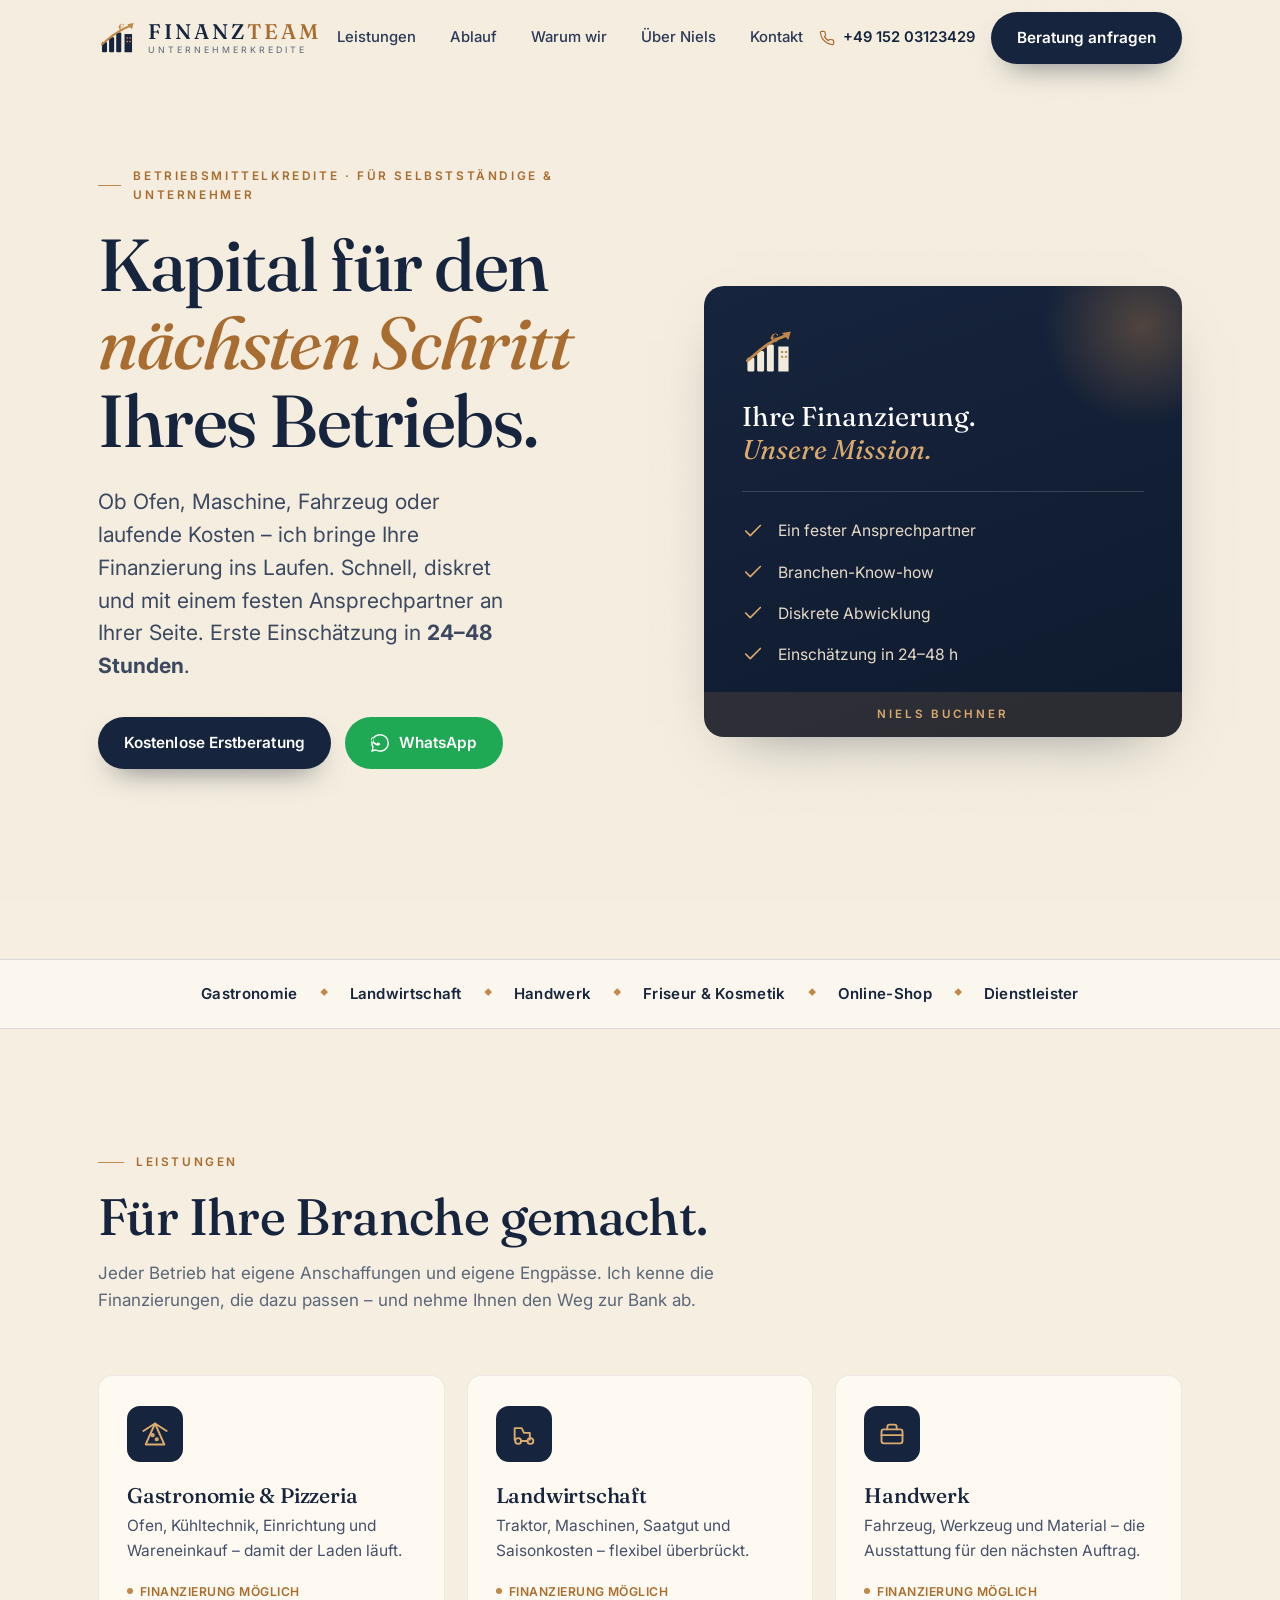
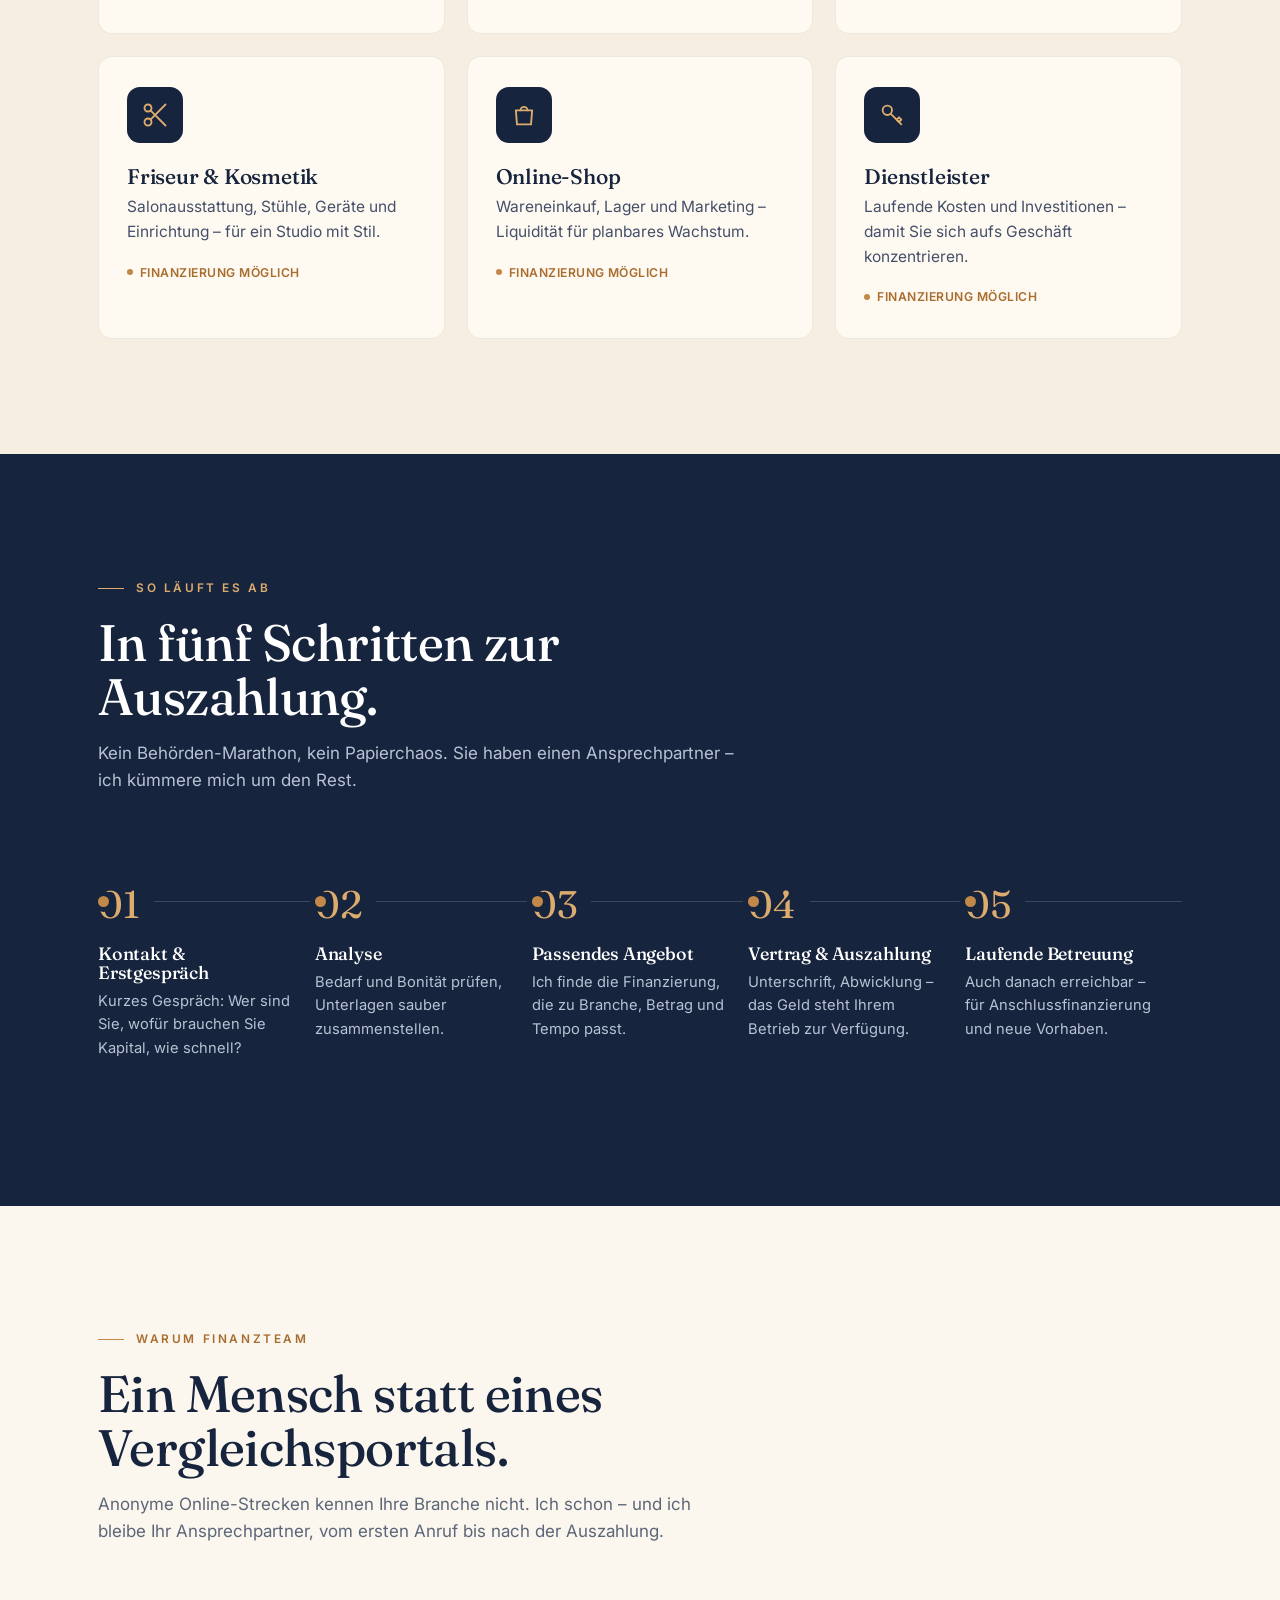
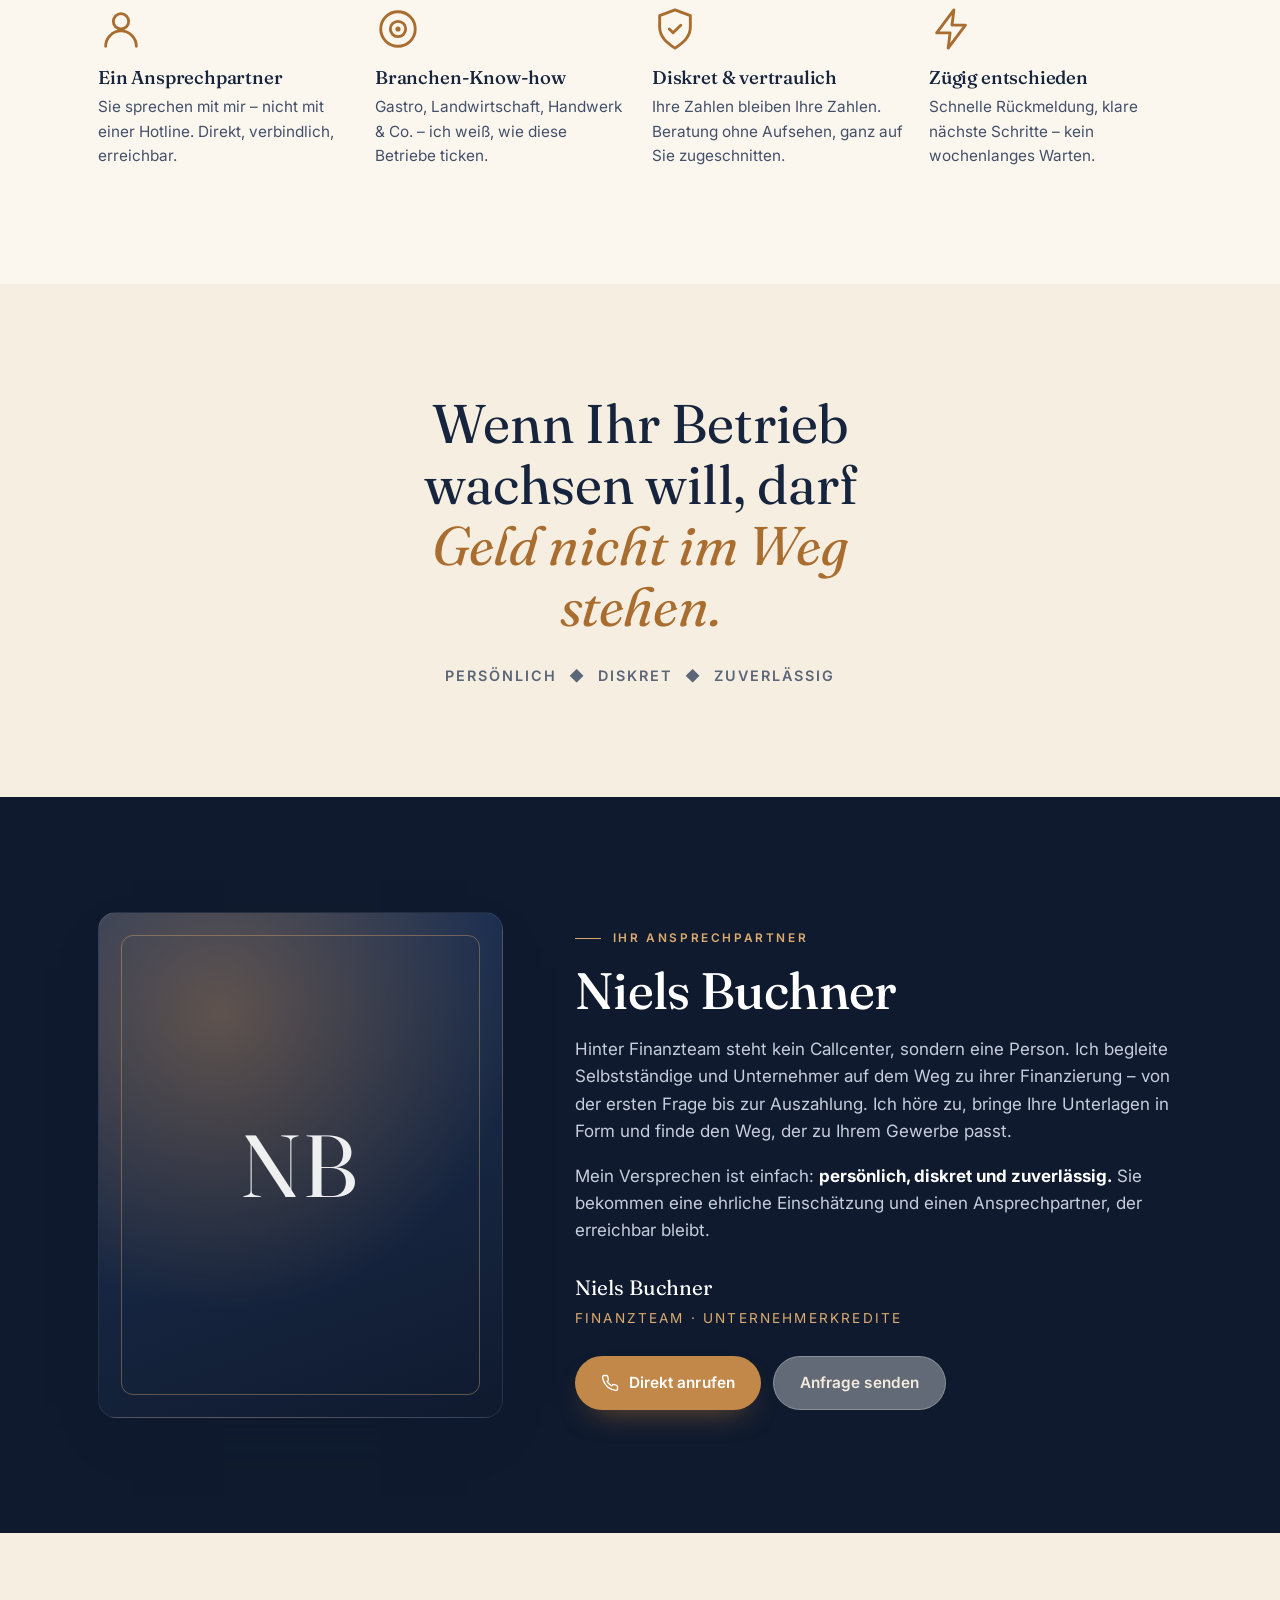
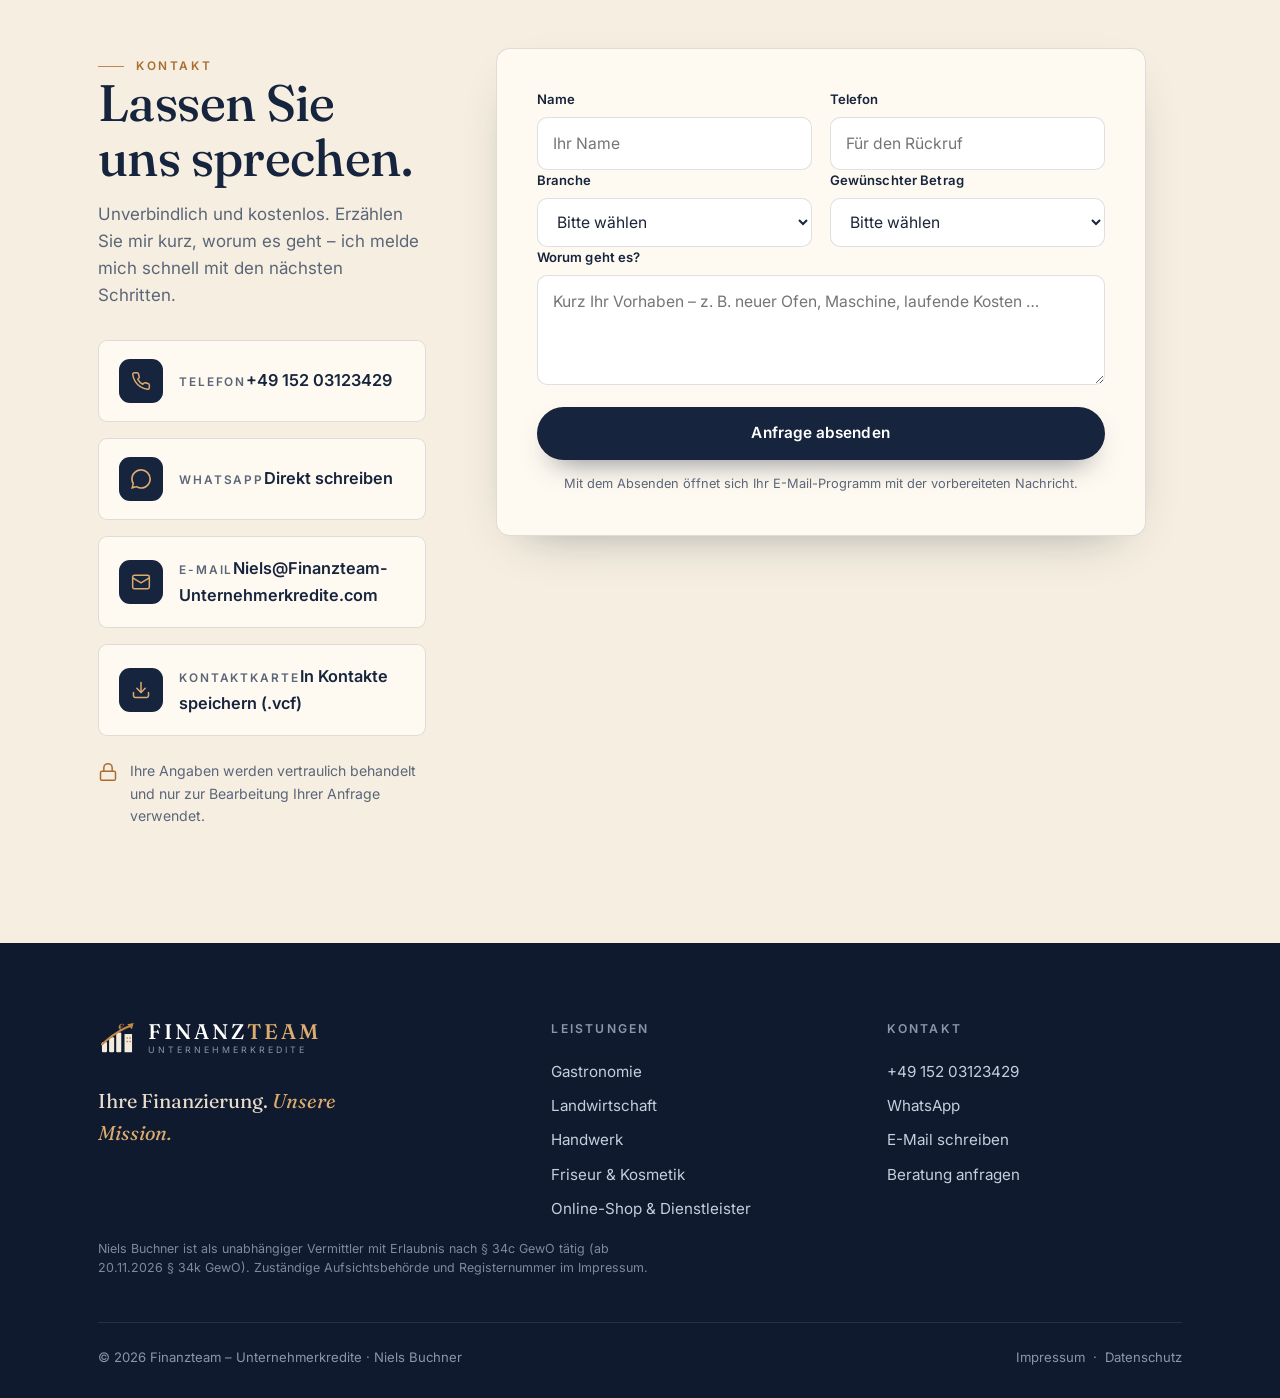
==== commit b3ece2a3: "feat: echte Trust-Elemente (§34c GewO, 24-48h Tempo) + Foto-Slot vorbereitet" ====
--- a/index.html
+++ b/index.html
@@ -71,7 +71,7 @@
   <a href="#ueber">Über Niels</a>
   <a href="#kontakt">Kontakt</a>
   <a class="btn btn-primary" href="#kontakt">Beratung anfragen</a>
-  <a class="btn btn-whats" href="https://wa.me/4915203123429" target="_blank" rel="noopener">WhatsApp schreiben</a>
+  <a class="btn btn-whats" href="https://wa.me/4915203123429?text=Guten%20Tag%20Herr%20Buchner%2C%20ich%20interessiere%20mich%20f%C3%BCr%20einen%20Unternehmerkredit.%20Bitte%20rufen%20Sie%20mich%20zur%C3%BCck." target="_blank" rel="noopener">WhatsApp schreiben</a>
 </div>
 
 <!-- ===== Hero ===== -->
@@ -80,10 +80,10 @@
     <div class="hero-copy">
       <span class="eyebrow reveal">Betriebsmittelkredite · für Selbstständige &amp; Unternehmer</span>
       <h1 class="display reveal d1">Kapital für den <span class="accent">nächsten Schritt</span> Ihres Betriebs.</h1>
-      <p class="lead reveal d2">Ob Ofen, Maschine, Fahrzeug oder laufende Kosten – ich bringe Ihre Finanzierung ins Laufen. Schnell, diskret und mit einem festen Ansprechpartner an Ihrer Seite.</p>
+      <p class="lead reveal d2">Ob Ofen, Maschine, Fahrzeug oder laufende Kosten – ich bringe Ihre Finanzierung ins Laufen. Schnell, diskret und mit einem festen Ansprechpartner an Ihrer Seite. Erste Einschätzung in <strong>24–48 Stunden</strong>.</p>
       <div class="hero-cta reveal d3">
         <a class="btn btn-primary" href="#kontakt">Kostenlose Erstberatung</a>
-        <a class="btn btn-whats" href="https://wa.me/4915203123429" target="_blank" rel="noopener">
+        <a class="btn btn-whats" href="https://wa.me/4915203123429?text=Guten%20Tag%20Herr%20Buchner%2C%20ich%20interessiere%20mich%20f%C3%BCr%20einen%20Unternehmerkredit.%20Bitte%20rufen%20Sie%20mich%20zur%C3%BCck." target="_blank" rel="noopener">
           <svg viewBox="0 0 24 24" fill="currentColor"><path d="M.057 24l1.687-6.163a11.867 11.867 0 0 1-1.587-5.946C.16 5.335 5.495 0 12.05 0a11.82 11.82 0 0 1 8.413 3.488 11.82 11.82 0 0 1 3.48 8.414c-.003 6.557-5.338 11.892-11.893 11.892a11.9 11.9 0 0 1-5.688-1.448L.057 24zm6.597-3.807c1.676.995 3.276 1.591 5.392 1.592 5.448 0 9.886-4.434 9.889-9.885.002-5.462-4.415-9.89-9.881-9.892-5.452 0-9.887 4.434-9.889 9.884a9.86 9.86 0 0 0 1.51 5.26l-.999 3.648 3.477-.215zm5.339-7.711c-.075-.124-.272-.198-.57-.347-.297-.149-1.758-.868-2.031-.967-.272-.099-.47-.149-.669.149-.198.297-.768.967-.941 1.165-.173.198-.347.223-.644.074-.297-.149-1.255-.462-2.39-1.475-.883-.788-1.48-1.761-1.653-2.059-.173-.297-.018-.458.13-.606.134-.133.297-.347.446-.521.151-.172.2-.296.3-.495.099-.198.05-.372-.025-.521-.075-.148-.669-1.611-.916-2.206-.242-.579-.487-.501-.669-.51l-.57-.01c-.198 0-.52.074-.792.372s-1.04 1.016-1.04 2.479 1.065 2.876 1.213 3.074c.149.198 2.095 3.2 5.076 4.487.709.306 1.263.489 1.694.626.712.226 1.36.194 1.872.118.571-.085 1.758-.719 2.006-1.413.248-.695.248-1.29.173-1.414z"/></svg>
           WhatsApp
         </a>
@@ -91,6 +91,7 @@
       <div class="hero-trust reveal d4">
         Persönlich <span class="diamond">◆</span> Diskret <span class="diamond">◆</span> Zuverlässig
       </div>
+      <p class="hero-creds reveal d5">Unabhängiger Vermittler &middot; Erlaubnis nach §34c GewO &middot; DSGVO-konform</p>
     </div>
 
     <aside class="hero-card reveal d2" aria-label="Finanzteam">
@@ -101,7 +102,7 @@
         <li><svg viewBox="0 0 24 24" fill="none" stroke="currentColor" stroke-width="1.8" stroke-linecap="round" stroke-linejoin="round"><path d="M20 6 9 17l-5-5"/></svg> Ein fester Ansprechpartner</li>
         <li><svg viewBox="0 0 24 24" fill="none" stroke="currentColor" stroke-width="1.8" stroke-linecap="round" stroke-linejoin="round"><path d="M20 6 9 17l-5-5"/></svg> Branchen-Know-how</li>
         <li><svg viewBox="0 0 24 24" fill="none" stroke="currentColor" stroke-width="1.8" stroke-linecap="round" stroke-linejoin="round"><path d="M20 6 9 17l-5-5"/></svg> Diskrete Abwicklung</li>
-        <li><svg viewBox="0 0 24 24" fill="none" stroke="currentColor" stroke-width="1.8" stroke-linecap="round" stroke-linejoin="round"><path d="M20 6 9 17l-5-5"/></svg> Finanzierung möglich</li>
+        <li><svg viewBox="0 0 24 24" fill="none" stroke="currentColor" stroke-width="1.8" stroke-linecap="round" stroke-linejoin="round"><path d="M20 6 9 17l-5-5"/></svg> Einschätzung in 24–48 h</li>
       </ul>
       <div class="hc-badge">Niels Buchner</div>
     </aside>
@@ -237,6 +238,7 @@
 <section class="about section-pad" id="ueber">
   <div class="container about-grid">
     <div class="about-portrait reveal">
+      <!-- TODO Foto: <img src="assets/niels.jpg" alt="Niels Buchner" class="portrait-img"> einsetzen (ersetzt das Monogramm) -->
       <div class="ring"></div>
       <span class="monogram">NB</span>
     </div>
@@ -270,7 +272,7 @@
           <span class="cmi"><svg viewBox="0 0 24 24" fill="none" stroke="currentColor" stroke-width="1.8" stroke-linecap="round" stroke-linejoin="round"><path d="M22 16.92v3a2 2 0 0 1-2.18 2 19.79 19.79 0 0 1-8.63-3.07 19.5 19.5 0 0 1-6-6 19.79 19.79 0 0 1-3.07-8.67A2 2 0 0 1 4.11 2h3a2 2 0 0 1 2 1.72c.13.96.36 1.9.7 2.81a2 2 0 0 1-.45 2.11L8.09 9.91a16 16 0 0 0 6 6l1.27-1.27a2 2 0 0 1 2.11-.45c.9.34 1.85.57 2.81.7A2 2 0 0 1 22 16.92z"/></svg></span>
           <span><span class="l">Telefon</span><span class="v">+49 152 03123429</span></span>
         </a>
-        <a class="cm" href="https://wa.me/4915203123429" target="_blank" rel="noopener">
+        <a class="cm" href="https://wa.me/4915203123429?text=Guten%20Tag%20Herr%20Buchner%2C%20ich%20interessiere%20mich%20f%C3%BCr%20einen%20Unternehmerkredit.%20Bitte%20rufen%20Sie%20mich%20zur%C3%BCck." target="_blank" rel="noopener">
           <span class="cmi"><svg viewBox="0 0 24 24" fill="currentColor"><path d="M.057 24l1.687-6.163a11.867 11.867 0 0 1-1.587-5.946C.16 5.335 5.495 0 12.05 0a11.82 11.82 0 0 1 8.413 3.488 11.82 11.82 0 0 1 3.48 8.414c-.003 6.557-5.338 11.892-11.893 11.892a11.9 11.9 0 0 1-5.688-1.448L.057 24zm6.597-3.807c1.676.995 3.276 1.591 5.392 1.592 5.448 0 9.886-4.434 9.889-9.885.002-5.462-4.415-9.89-9.881-9.892-5.452 0-9.887 4.434-9.889 9.884a9.86 9.86 0 0 0 1.51 5.26l-.999 3.648 3.477-.215z"/></svg></span>
           <span><span class="l">WhatsApp</span><span class="v">Direkt schreiben</span></span>
         </a>
@@ -355,14 +357,14 @@
       <div class="footer-col">
         <h4>Kontakt</h4>
         <a href="tel:+4915203123429">+49 152 03123429</a>
-        <a href="https://wa.me/4915203123429" target="_blank" rel="noopener">WhatsApp</a>
+        <a href="https://wa.me/4915203123429?text=Guten%20Tag%20Herr%20Buchner%2C%20ich%20interessiere%20mich%20f%C3%BCr%20einen%20Unternehmerkredit.%20Bitte%20rufen%20Sie%20mich%20zur%C3%BCck." target="_blank" rel="noopener">WhatsApp</a>
         <a href="mailto:Niels@Finanzteam-Unternehmerkredite.com">E-Mail schreiben</a>
         <a href="#kontakt">Beratung anfragen</a>
       </div>
     </div>
     <p class="compliance-note">
-      Hinweis: Die Vermittlung von Krediten ist in Deutschland erlaubnispflichtig (derzeit § 34c GewO; ab 20.11.2026 § 34k GewO).
-      Angaben zu Erlaubnis, Aufsicht und Anbieterkennzeichnung folgen im Impressum. <!-- TODO: vom Mandanten ausfüllen -->
+      Niels Buchner ist als unabhängiger Vermittler mit Erlaubnis nach § 34c GewO tätig (ab 20.11.2026 § 34k GewO).
+      Zuständige Aufsichtsbehörde und Registernummer im <a href="impressum.html">Impressum</a>. <!-- TODO: Behörde + Register-Nr. im Impressum eintragen -->
     </p>
     <div class="footer-bottom">
       <span>© 2026 Finanzteam – Unternehmerkredite · Niels Buchner</span>
@@ -371,6 +373,18 @@
   </div>
 </footer>
 
+<!-- ===== Sticky Mobile CTA ===== -->
+<div class="mobile-bar" aria-label="Schnellkontakt">
+  <a class="btn btn-primary" href="tel:+4915203123429">
+    <svg viewBox="0 0 24 24" fill="none" stroke="currentColor" stroke-width="1.8" stroke-linecap="round" stroke-linejoin="round"><path d="M22 16.92v3a2 2 0 0 1-2.18 2 19.79 19.79 0 0 1-8.63-3.07 19.5 19.5 0 0 1-6-6 19.79 19.79 0 0 1-3.07-8.67A2 2 0 0 1 4.11 2h3a2 2 0 0 1 2 1.72c.13.96.36 1.9.7 2.81a2 2 0 0 1-.45 2.11L8.09 9.91a16 16 0 0 0 6 6l1.27-1.27a2 2 0 0 1 2.11-.45c.9.34 1.85.57 2.81.7A2 2 0 0 1 22 16.92z"/></svg>
+    Anrufen
+  </a>
+  <a class="btn btn-whats" href="https://wa.me/4915203123429?text=Guten%20Tag%20Herr%20Buchner%2C%20ich%20interessiere%20mich%20f%C3%BCr%20einen%20Unternehmerkredit.%20Bitte%20rufen%20Sie%20mich%20zur%C3%BCck." target="_blank" rel="noopener">
+    <svg viewBox="0 0 24 24" fill="currentColor"><path d="M.057 24l1.687-6.163a11.867 11.867 0 0 1-1.587-5.946C.16 5.335 5.495 0 12.05 0a11.82 11.82 0 0 1 8.413 3.488 11.82 11.82 0 0 1 3.48 8.414c-.003 6.557-5.338 11.892-11.893 11.892a11.9 11.9 0 0 1-5.688-1.448L.057 24zm6.597-3.807c1.676.995 3.276 1.591 5.392 1.592 5.448 0 9.886-4.434 9.889-9.885.002-5.462-4.415-9.89-9.881-9.892-5.452 0-9.887 4.434-9.889 9.884a9.86 9.86 0 0 0 1.51 5.26l-.999 3.648 3.477-.215z"/></svg>
+    WhatsApp
+  </a>
+</div>
+
 <script src="app.js"></script>
 </body>
 </html>
--- a/styles.css
+++ b/styles.css
@@ -188,6 +188,8 @@
 .hero-cta { display: flex; flex-wrap: wrap; gap: 14px; margin-top: 34px; }
 .hero-trust { margin-top: 30px; display: flex; align-items: center; gap: 14px; font-size: 0.85rem; font-weight: 600; letter-spacing: 0.04em; color: var(--navy); text-transform: uppercase; }
 .hero-trust .diamond { font-size: 0.5rem; }
+.hero-creds { margin-top: 12px; font-size: 0.82rem; color: var(--muted); letter-spacing: 0.01em; }
+.hero-creds { display: inline-flex; align-items: center; }
 
 /* Hero visual: premium navy panel echoing the card */
 .hero-card {
@@ -296,6 +298,8 @@
 }
 .about-portrait .monogram { font-family: var(--serif); font-size: 5.5rem; color: rgba(255,255,255,.92); letter-spacing: 0.02em; }
 .about-portrait .ring { position: absolute; inset: 22px; border: 1px solid rgba(220,171,110,.4); border-radius: 12px; }
+.about-portrait .portrait-img { position: absolute; inset: 0; width: 100%; height: 100%; object-fit: cover; border-radius: 18px; z-index: 1; }
+.about-portrait:has(.portrait-img) .monogram { display: none; }
 .about .eyebrow { color: var(--copper-light); } .about .eyebrow::before { background: var(--copper-light); }
 .about h2 { color: #fff; margin-top: 16px; }
 .about p { color: #c6cedd; margin-top: 18px; }
@@ -377,6 +381,21 @@
   .nav-toggle { display: flex; }
   .nav .btn { display: none; }
 }
+
+/* ---------- Sticky Mobile CTA bar ---------- */
+.mobile-bar {
+  position: fixed; left: 0; right: 0; bottom: 0; z-index: 80;
+  display: none; gap: 10px; padding: 10px 14px calc(10px + env(safe-area-inset-bottom));
+  background: color-mix(in srgb, var(--cream) 92%, transparent);
+  backdrop-filter: blur(10px); border-top: 1px solid var(--line);
+  box-shadow: 0 -10px 30px -22px rgba(15,26,46,.6);
+}
+.mobile-bar .btn { flex: 1; padding: 13px 14px; font-size: 0.95rem; }
+@media (max-width: 760px) {
+  .mobile-bar { display: flex; }
+  body { padding-bottom: 76px; }
+  body.menu-open .mobile-bar { display: none; }
+}
 @media (max-width: 560px) {
   body { font-size: 16px; }
   .cards { grid-template-columns: 1fr; }
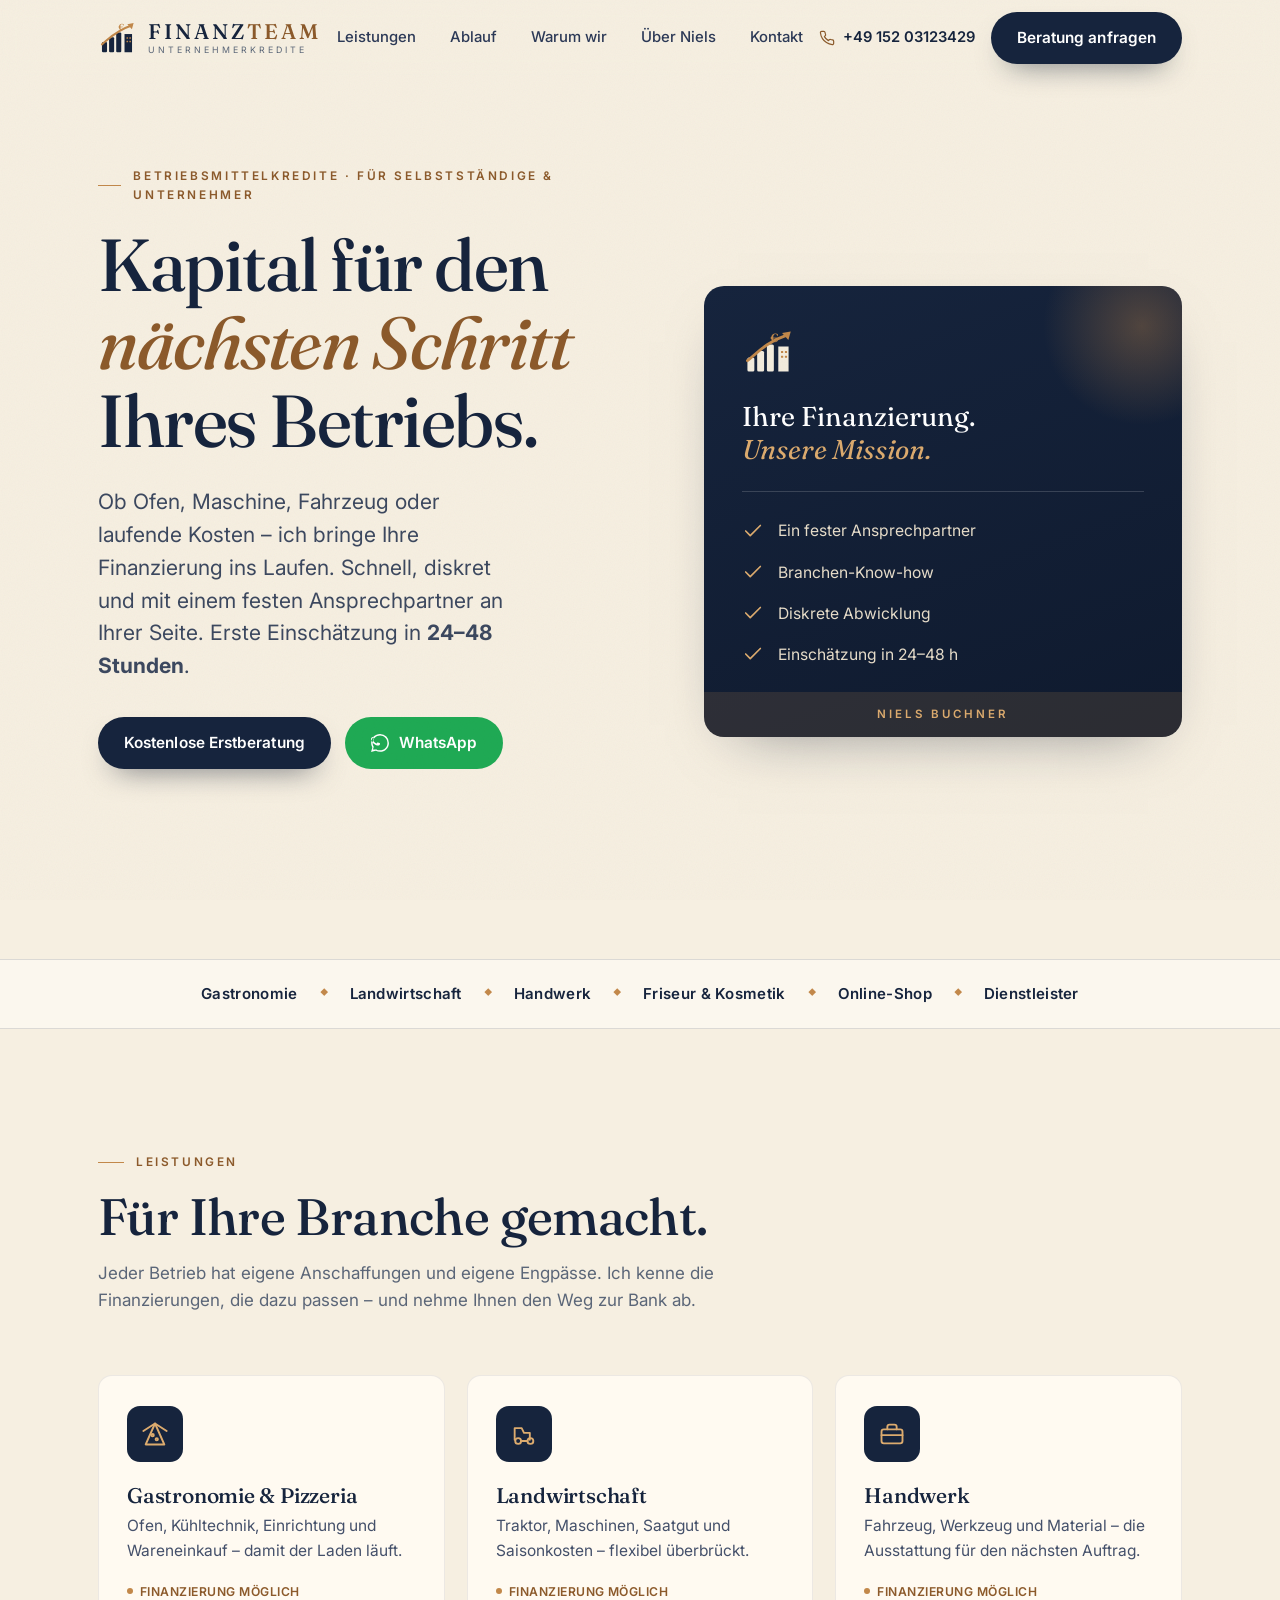
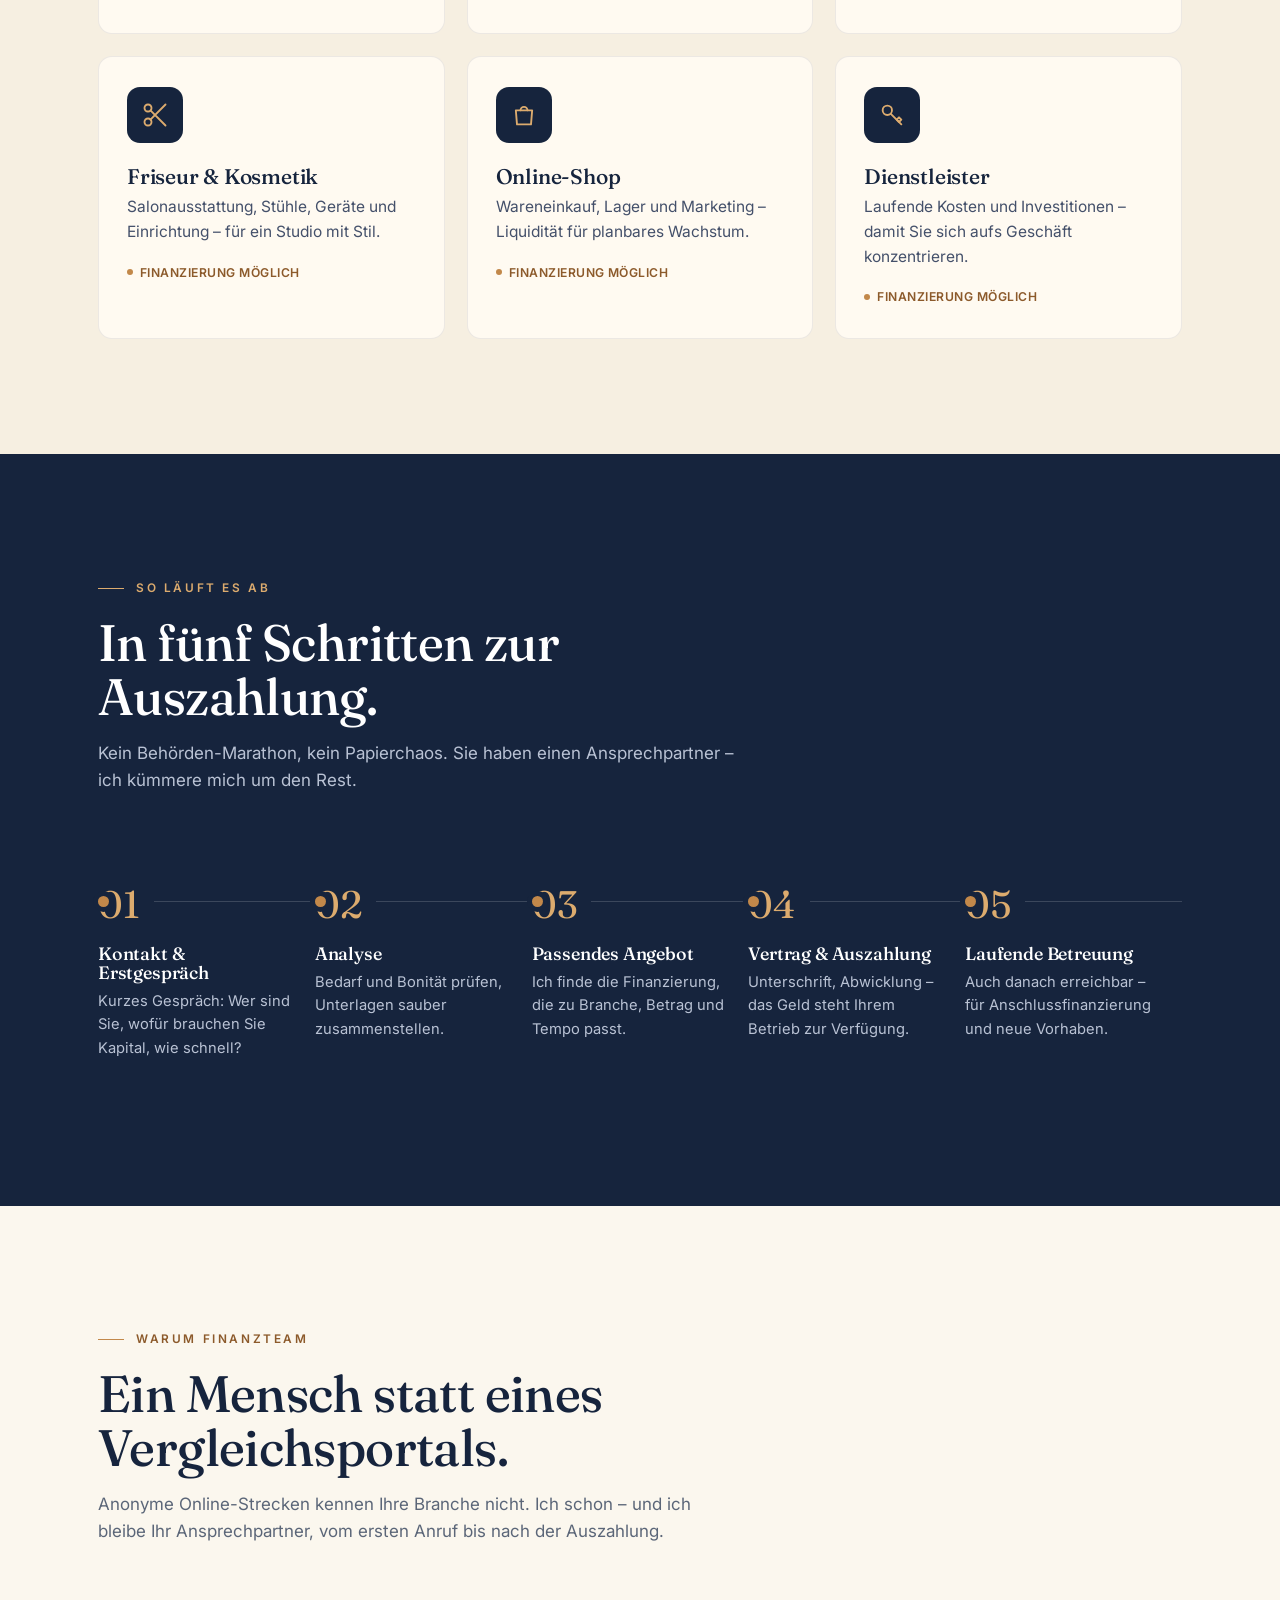
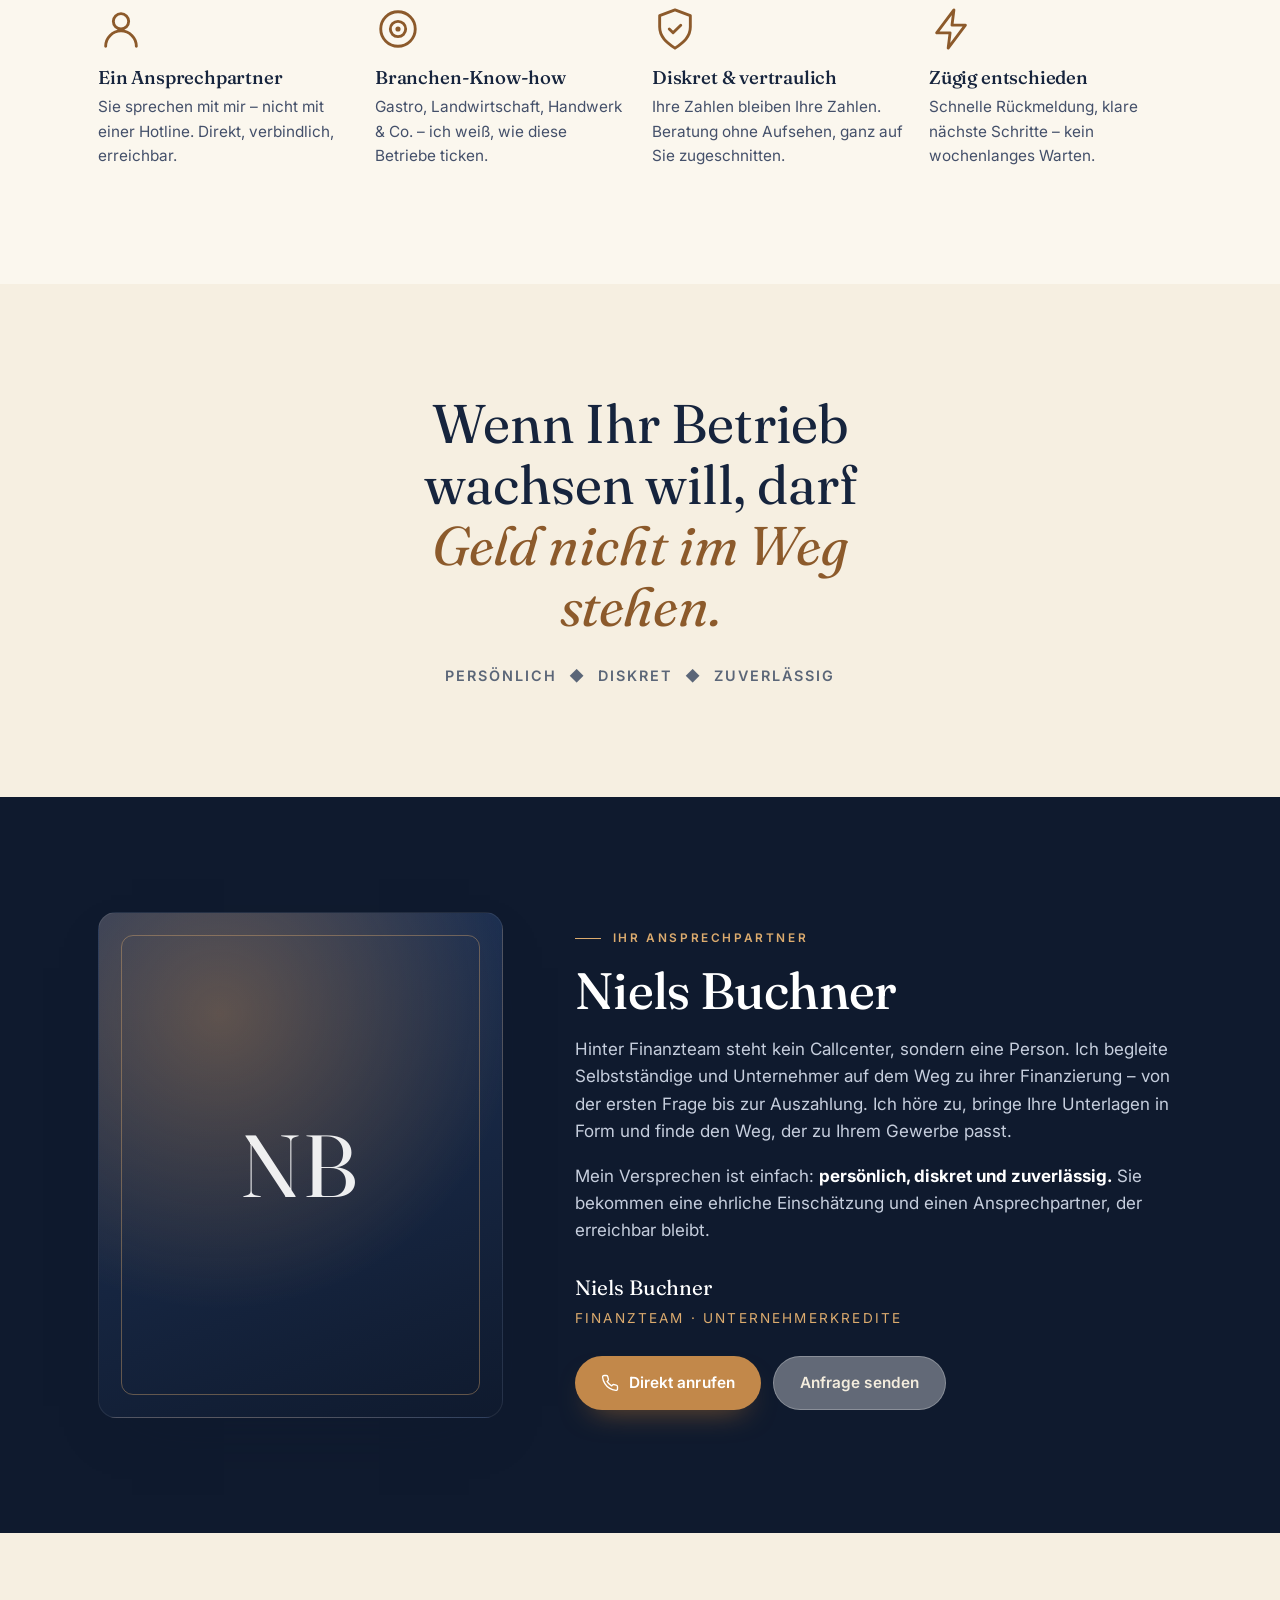
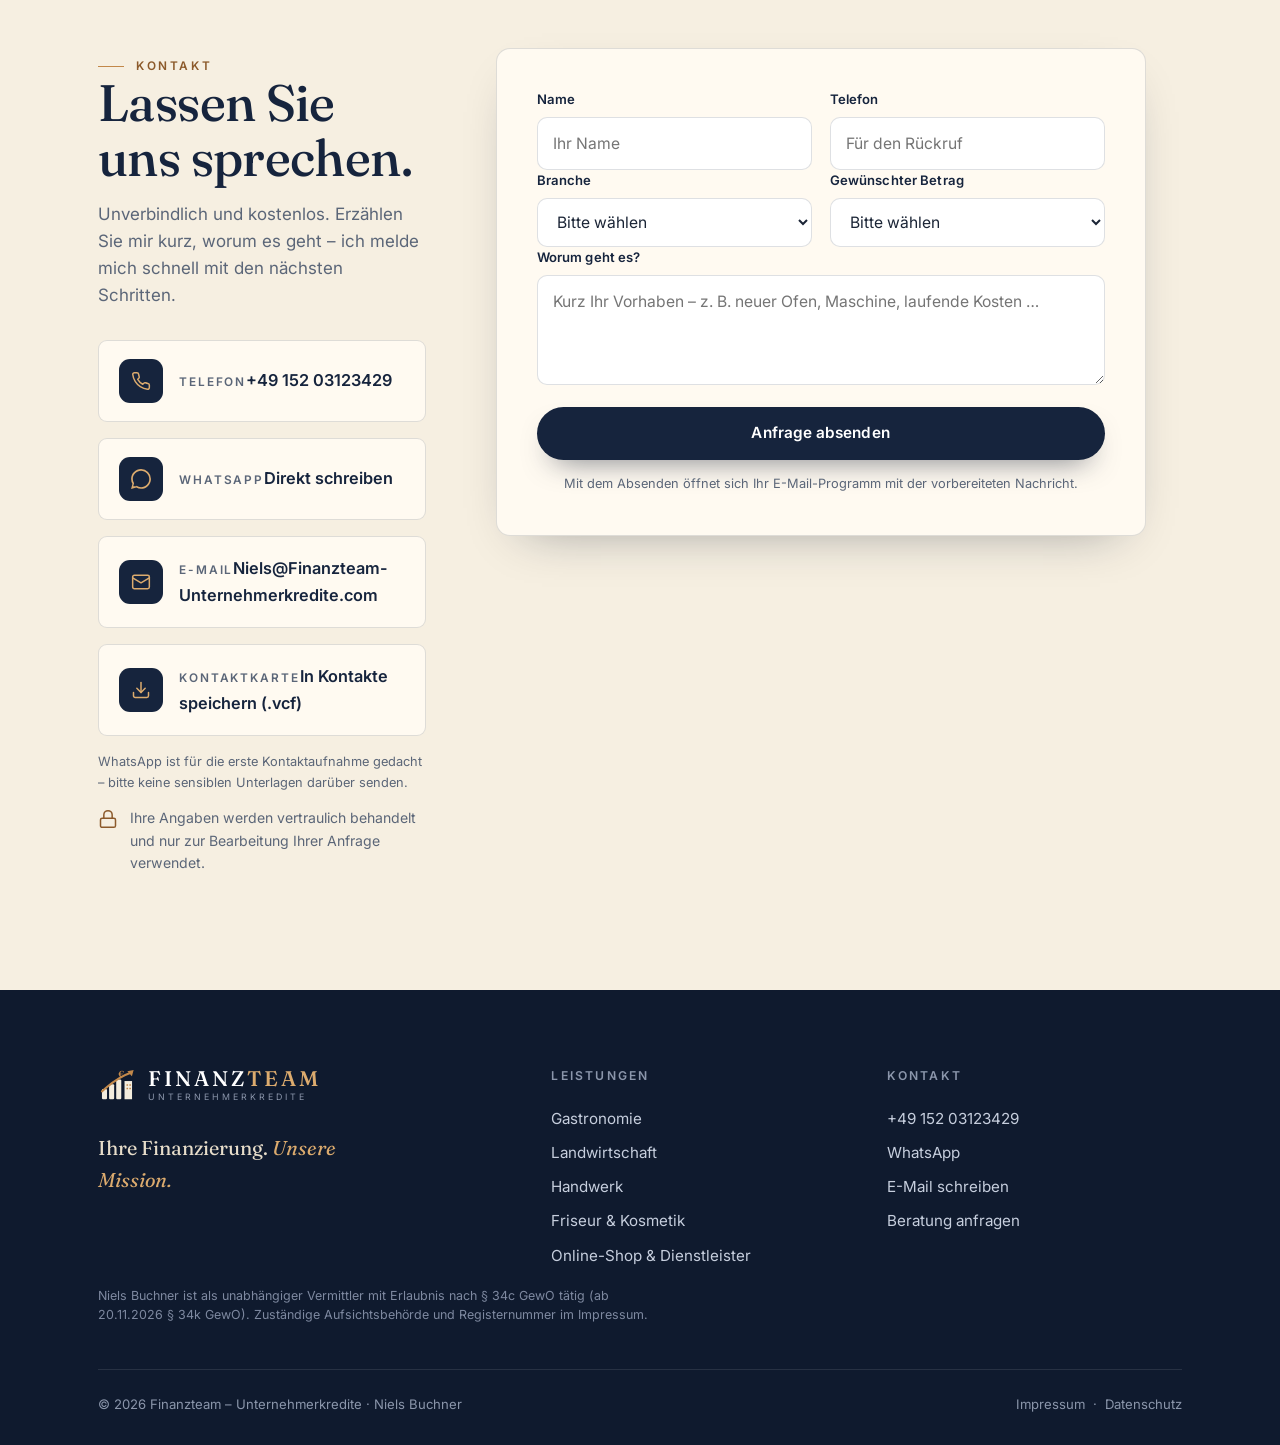
==== commit bd044e56: "feat: WCAG-Bronze-Textakzent + WhatsApp-Datenschutzhinweis; docs: Design/Copy #2 aus ChatGPT (Report" ====
--- a/index.html
+++ b/index.html
@@ -285,6 +285,7 @@
           <span><span class="l">Kontaktkarte</span><span class="v">In Kontakte speichern (.vcf)</span></span>
         </button>
       </div>
+      <p class="wa-note">WhatsApp ist für die erste Kontaktaufnahme gedacht – bitte keine sensiblen Unterlagen darüber senden.</p>
       <p class="confidential">
         <svg viewBox="0 0 24 24" fill="none" stroke="currentColor" stroke-width="1.8" stroke-linecap="round" stroke-linejoin="round"><rect x="3" y="11" width="18" height="11" rx="2"/><path d="M7 11V7a5 5 0 0 1 10 0v4"/></svg>
         Ihre Angaben werden vertraulich behandelt und nur zur Bearbeitung Ihrer Anfrage verwendet.
--- a/styles.css
+++ b/styles.css
@@ -13,9 +13,9 @@
   --paper:    #fffaf1;
   --ink:      #1b2536;
   --muted:    #5b6678;
-  --copper:       #c2884a;
-  --copper-deep:  #a96d30;
-  --copper-light: #dcab6e;
+  --copper:       #c2884a;  /* Ornamente, Linien, Akzente auf Navy */
+  --copper-deep:  #8c5a2b;  /* Bronze: Textakzent auf Creme (WCAG-sicher) */
+  --copper-light: #dcab6e;  /* Gold: Akzent auf dunklem Grund */
   --line:    rgba(22, 36, 61, 0.14);
   --line-2:  rgba(22, 36, 61, 0.08);
 
@@ -320,7 +320,8 @@
 .cm .cmi svg { width: 20px; height: 20px; color: var(--copper-light); }
 .cm .l { font-size: 0.74rem; letter-spacing: 0.16em; text-transform: uppercase; color: var(--muted); font-weight: 600; }
 .cm .v { font-weight: 600; color: var(--navy); font-size: 1.02rem; word-break: break-word; }
-.confidential { margin-top: 24px; display: flex; gap: 12px; align-items: flex-start; font-size: 0.88rem; color: var(--muted); }
+.wa-note { margin-top: 16px; font-size: 0.8rem; color: var(--muted); }
+.confidential { margin-top: 14px; display: flex; gap: 12px; align-items: flex-start; font-size: 0.88rem; color: var(--muted); }
 .confidential svg { width: 20px; height: 20px; color: var(--copper-deep); flex: none; margin-top: 2px; }
 
 /* Form */
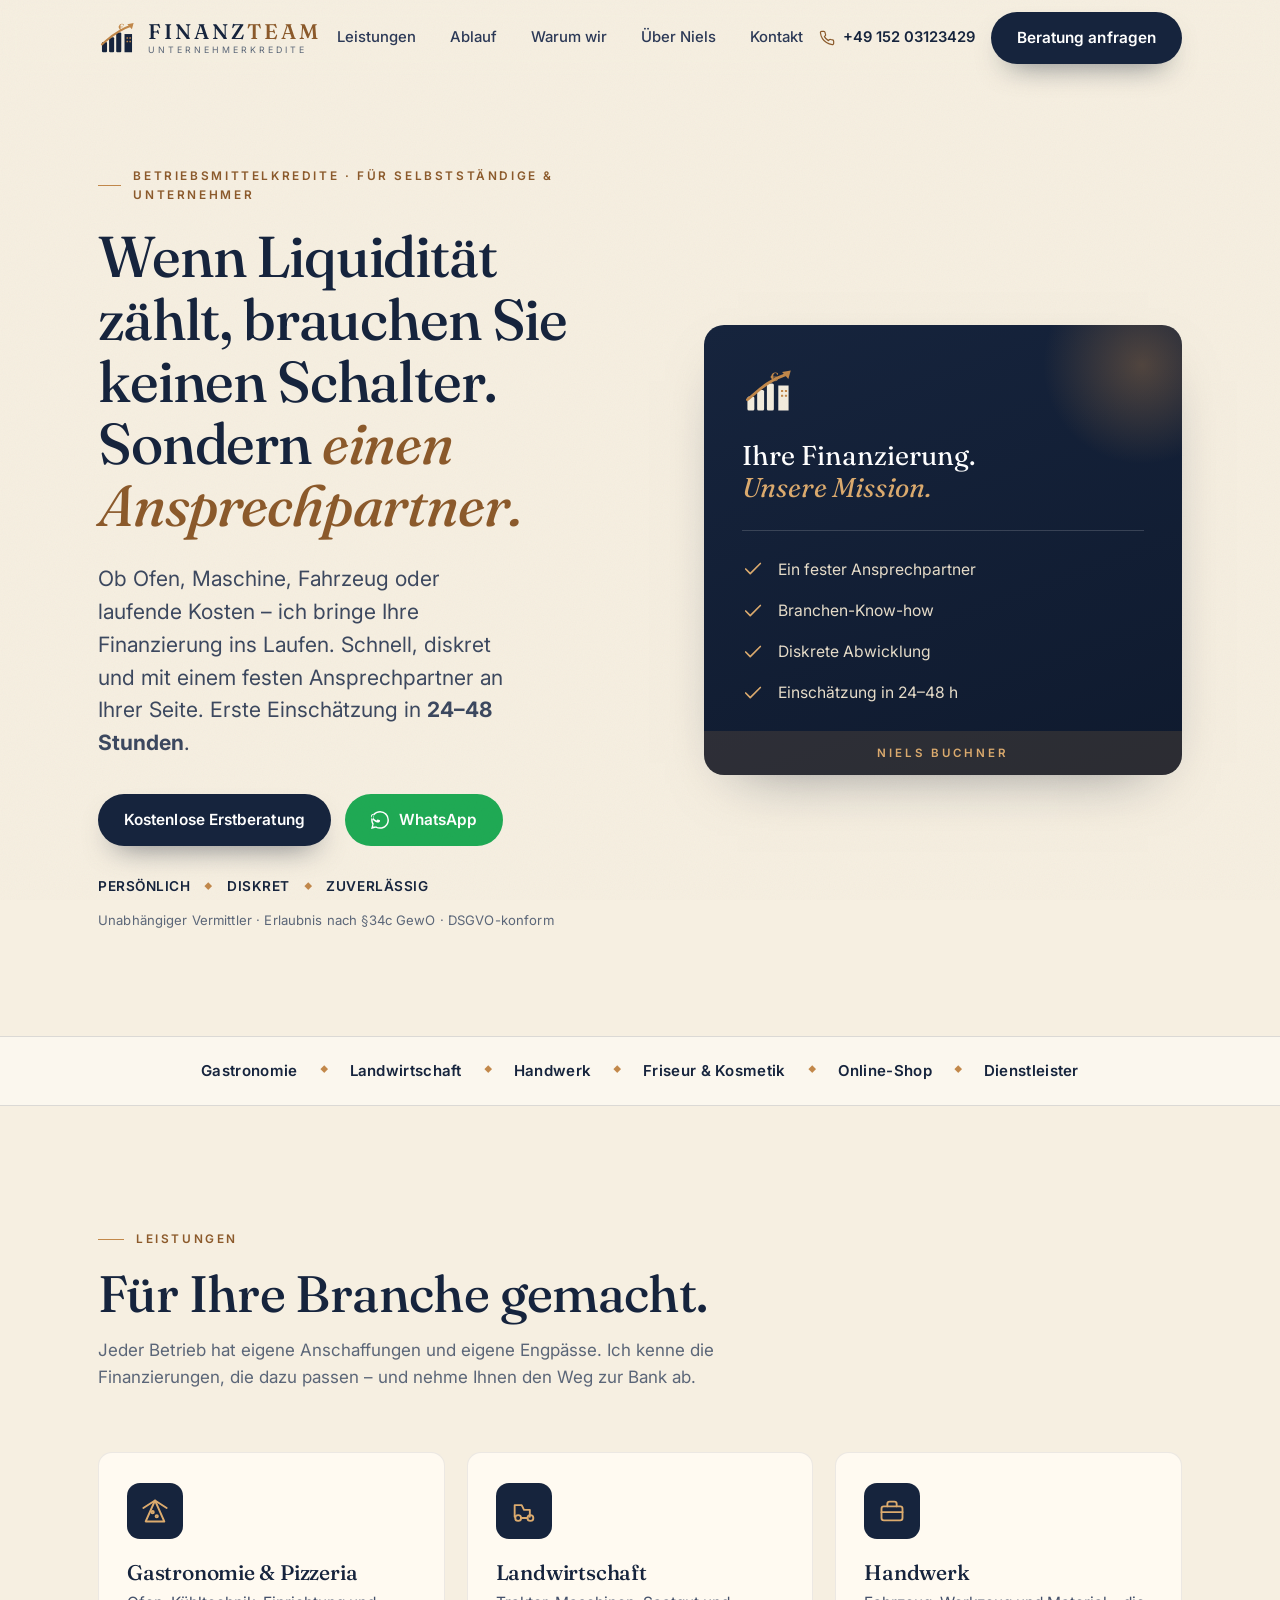
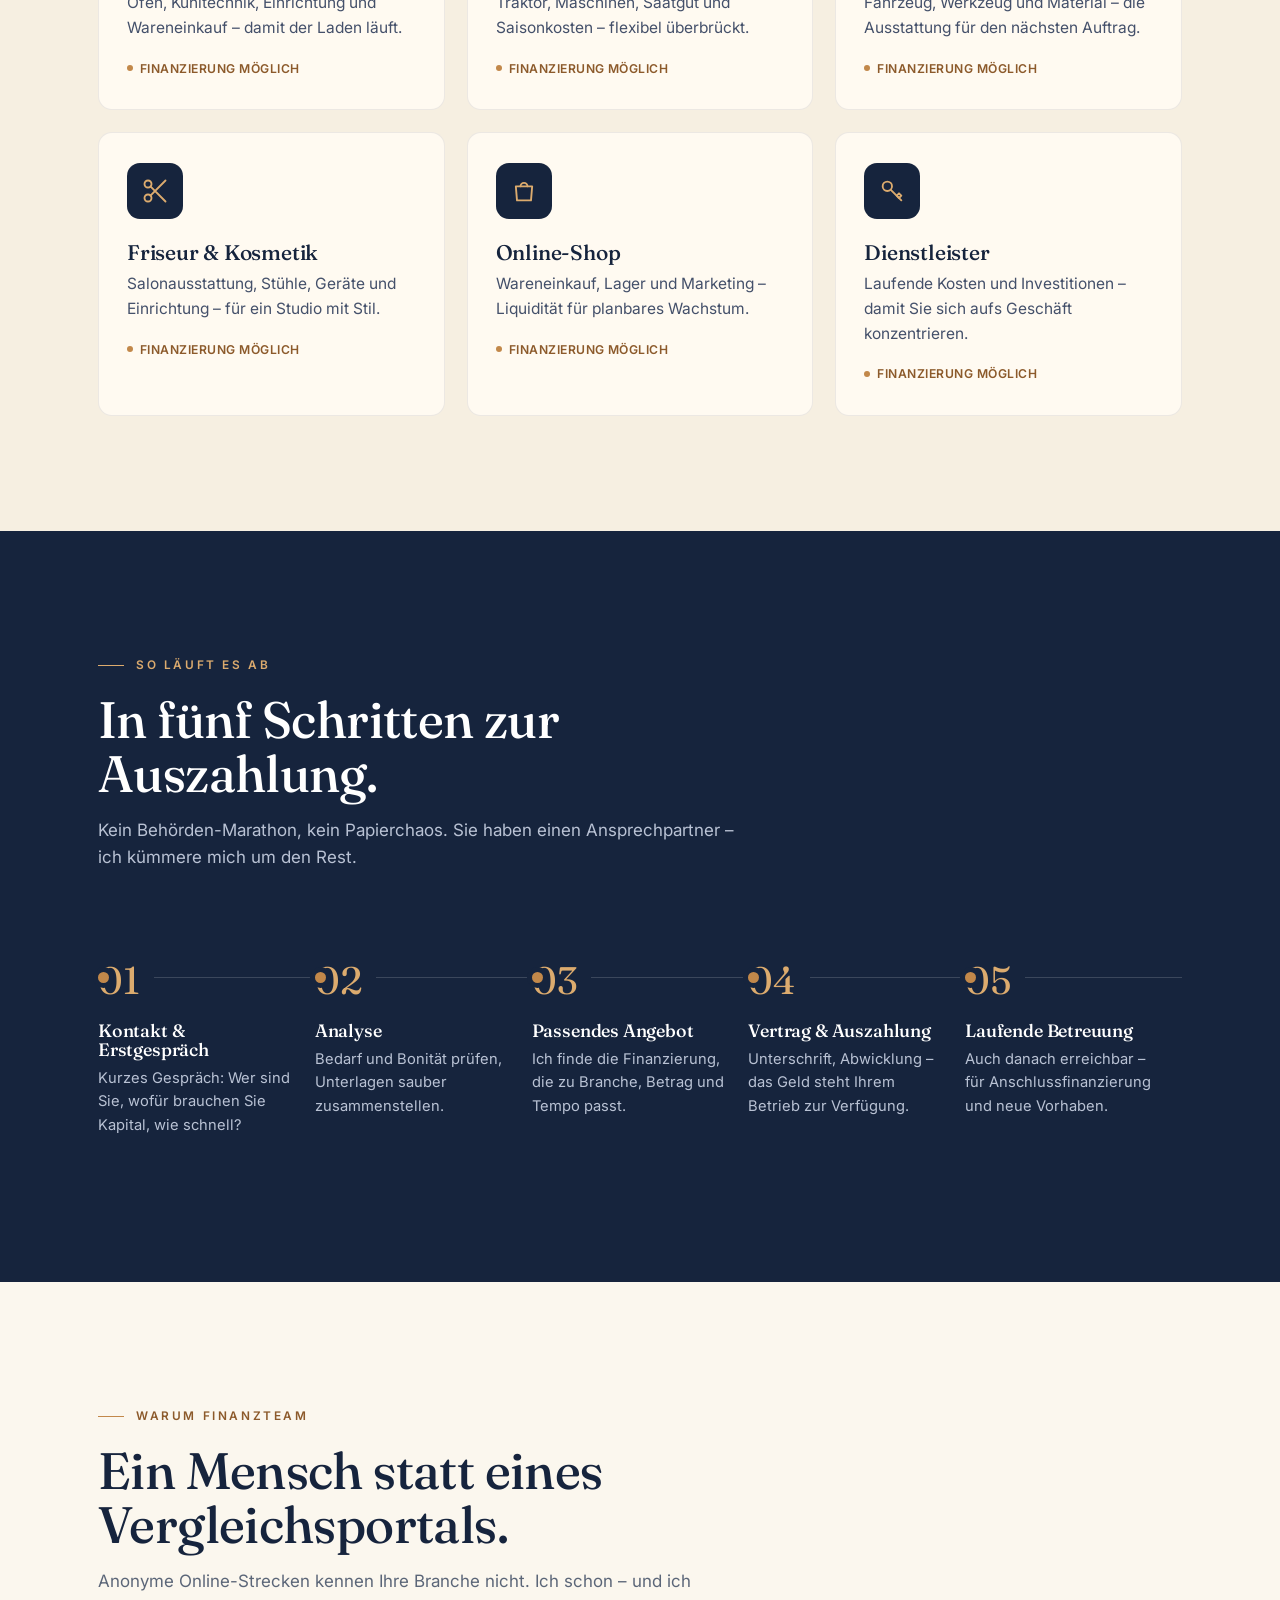
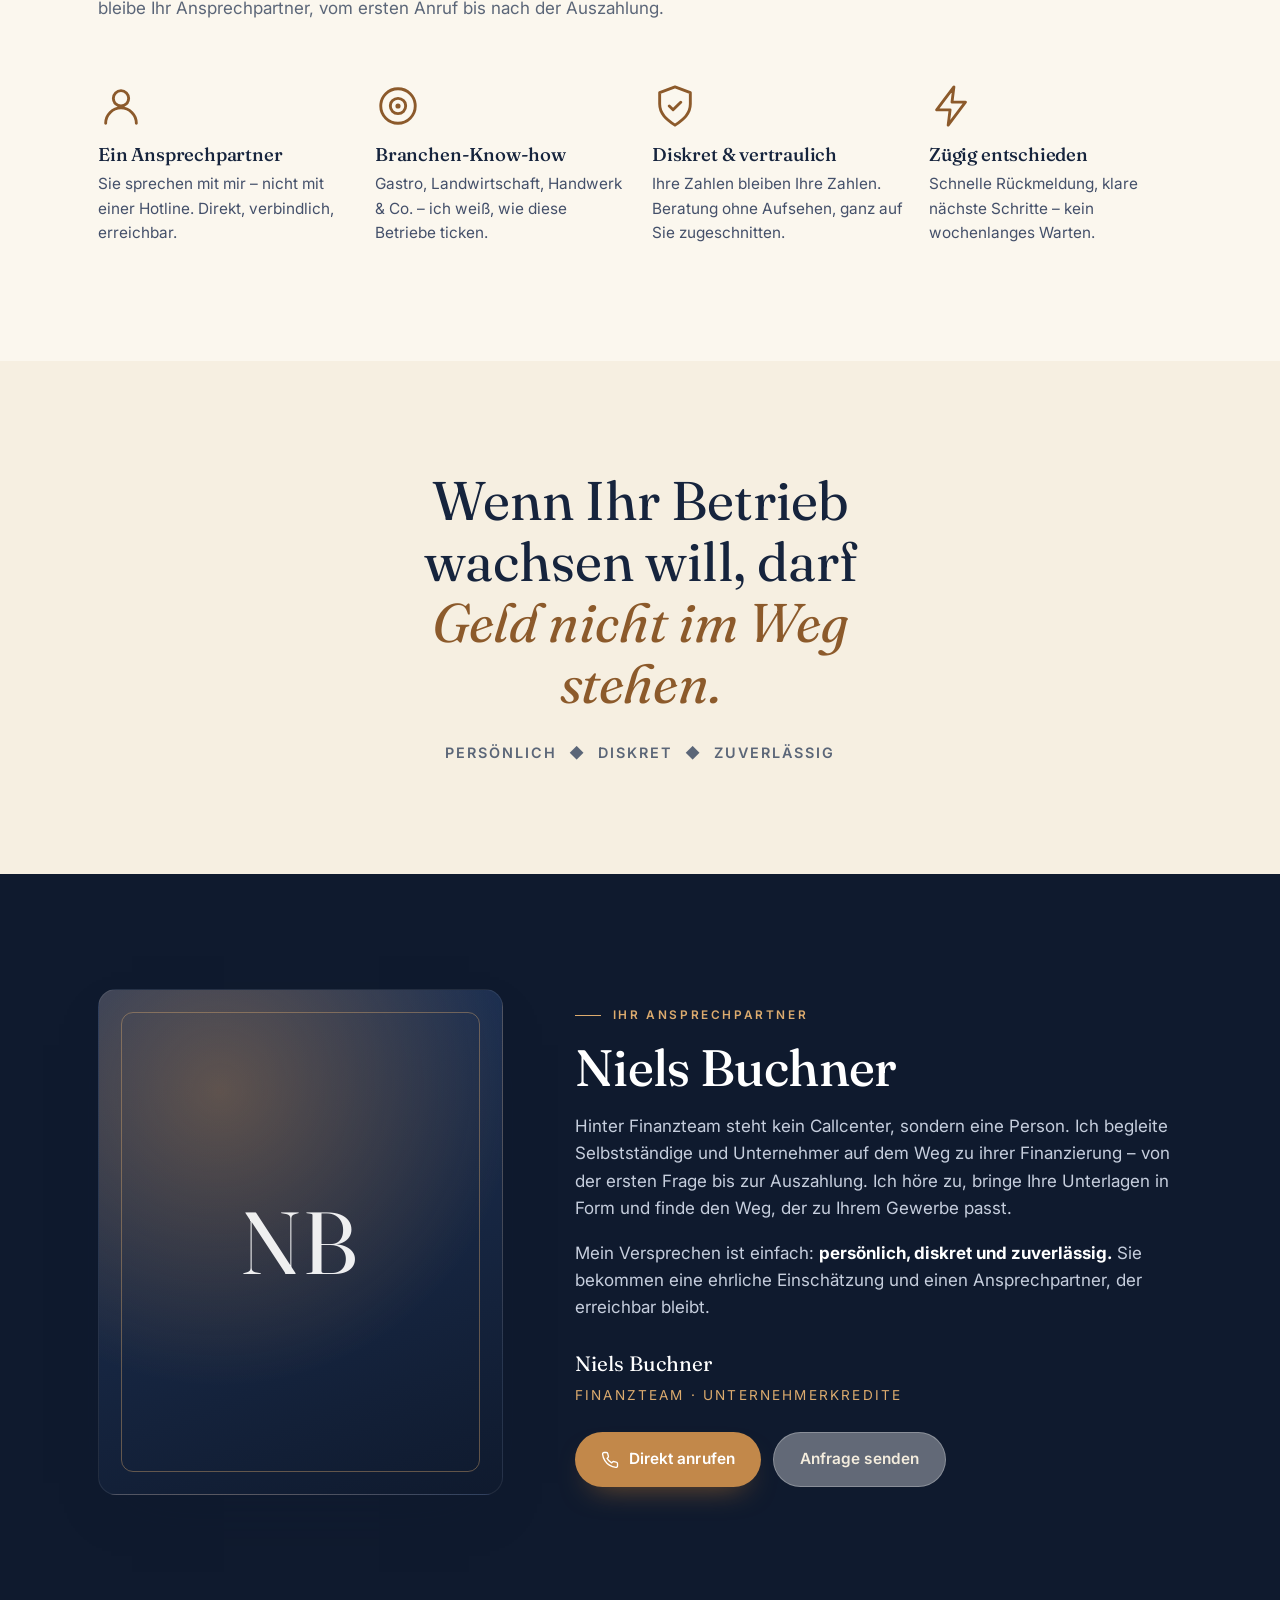
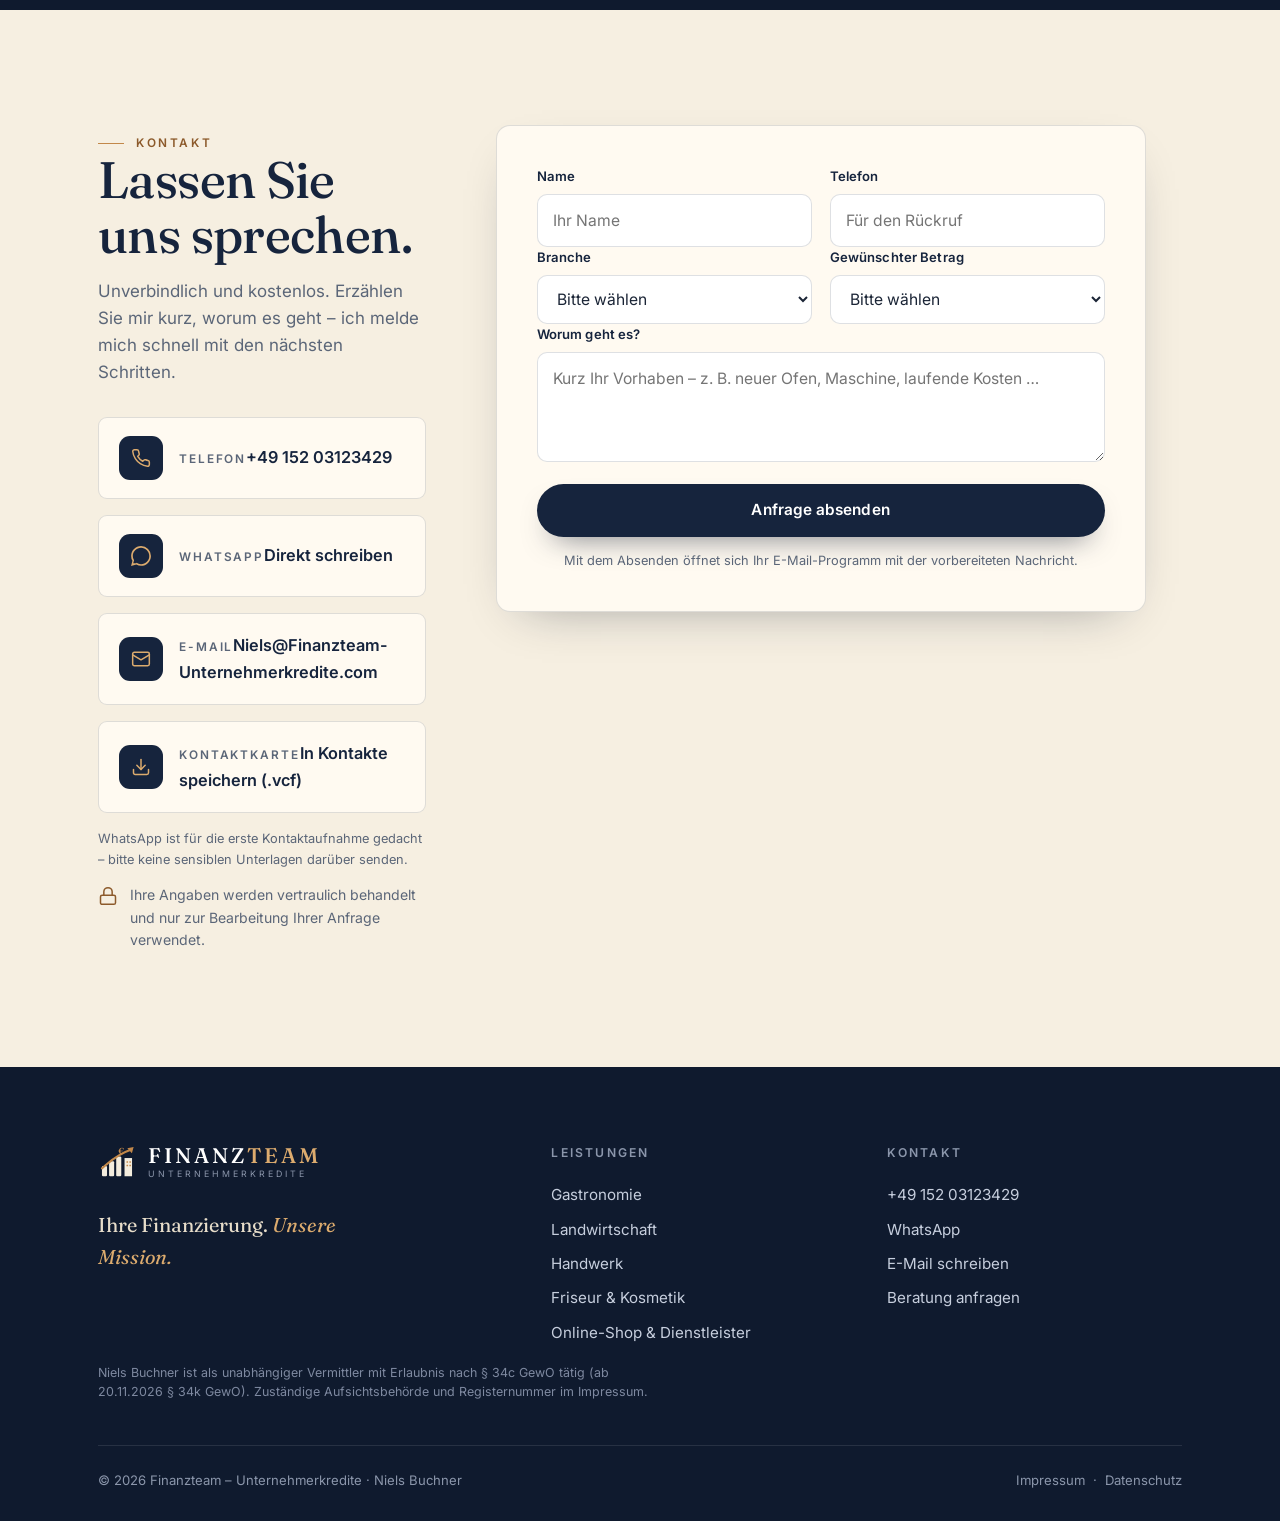
==== commit e4e6f5a5: "copy: neue Hero-Headline ("...keinen Schalter, sondern einen Ansprechpartner")" ====
--- a/index.html
+++ b/index.html
@@ -79,7 +79,7 @@
   <div class="container hero-grid">
     <div class="hero-copy">
       <span class="eyebrow reveal">Betriebsmittelkredite · für Selbstständige &amp; Unternehmer</span>
-      <h1 class="display reveal d1">Kapital für den <span class="accent">nächsten Schritt</span> Ihres Betriebs.</h1>
+      <h1 class="display reveal d1">Wenn Liquidität zählt, brauchen Sie keinen Schalter. Sondern <span class="accent">einen Ansprechpartner.</span></h1>
       <p class="lead reveal d2">Ob Ofen, Maschine, Fahrzeug oder laufende Kosten – ich bringe Ihre Finanzierung ins Laufen. Schnell, diskret und mit einem festen Ansprechpartner an Ihrer Seite. Erste Einschätzung in <strong>24–48 Stunden</strong>.</p>
       <div class="hero-cta reveal d3">
         <a class="btn btn-primary" href="#kontakt">Kostenlose Erstberatung</a>
--- a/styles.css
+++ b/styles.css
@@ -182,7 +182,7 @@
 /* ---------- Hero ---------- */
 .hero { padding-top: clamp(48px, 7vw, 96px); padding-bottom: clamp(56px, 8vw, 110px); overflow: hidden; }
 .hero-grid { display: grid; grid-template-columns: 1.05fr 0.95fr; gap: clamp(36px, 6vw, 84px); align-items: center; }
-.hero h1 { margin: 22px 0 0; }
+.hero h1 { margin: 22px 0 0; font-size: clamp(2.2rem, 4.5vw, 3.7rem); line-height: 1.08; }
 .hero h1 .accent { color: var(--copper-deep); font-style: italic; }
 .hero .lead { margin-top: 26px; max-width: 33ch; }
 .hero-cta { display: flex; flex-wrap: wrap; gap: 14px; margin-top: 34px; }
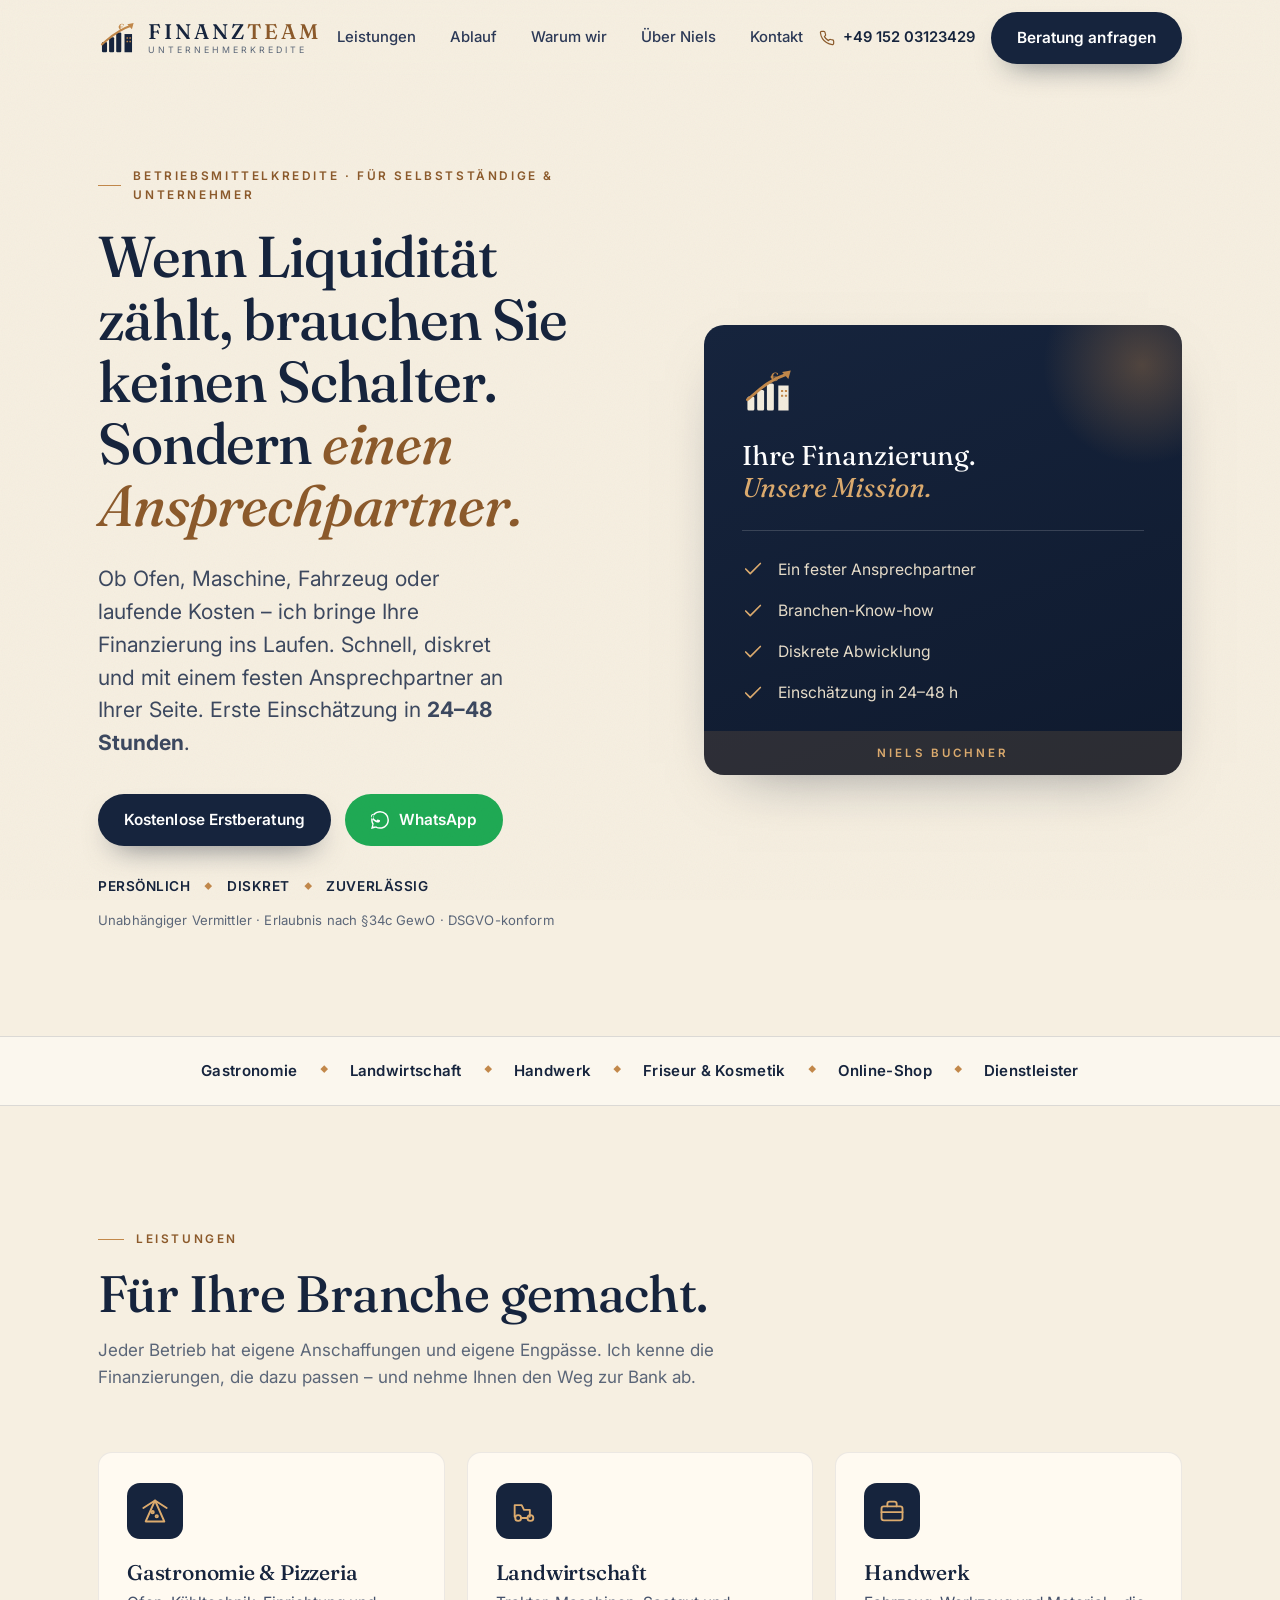
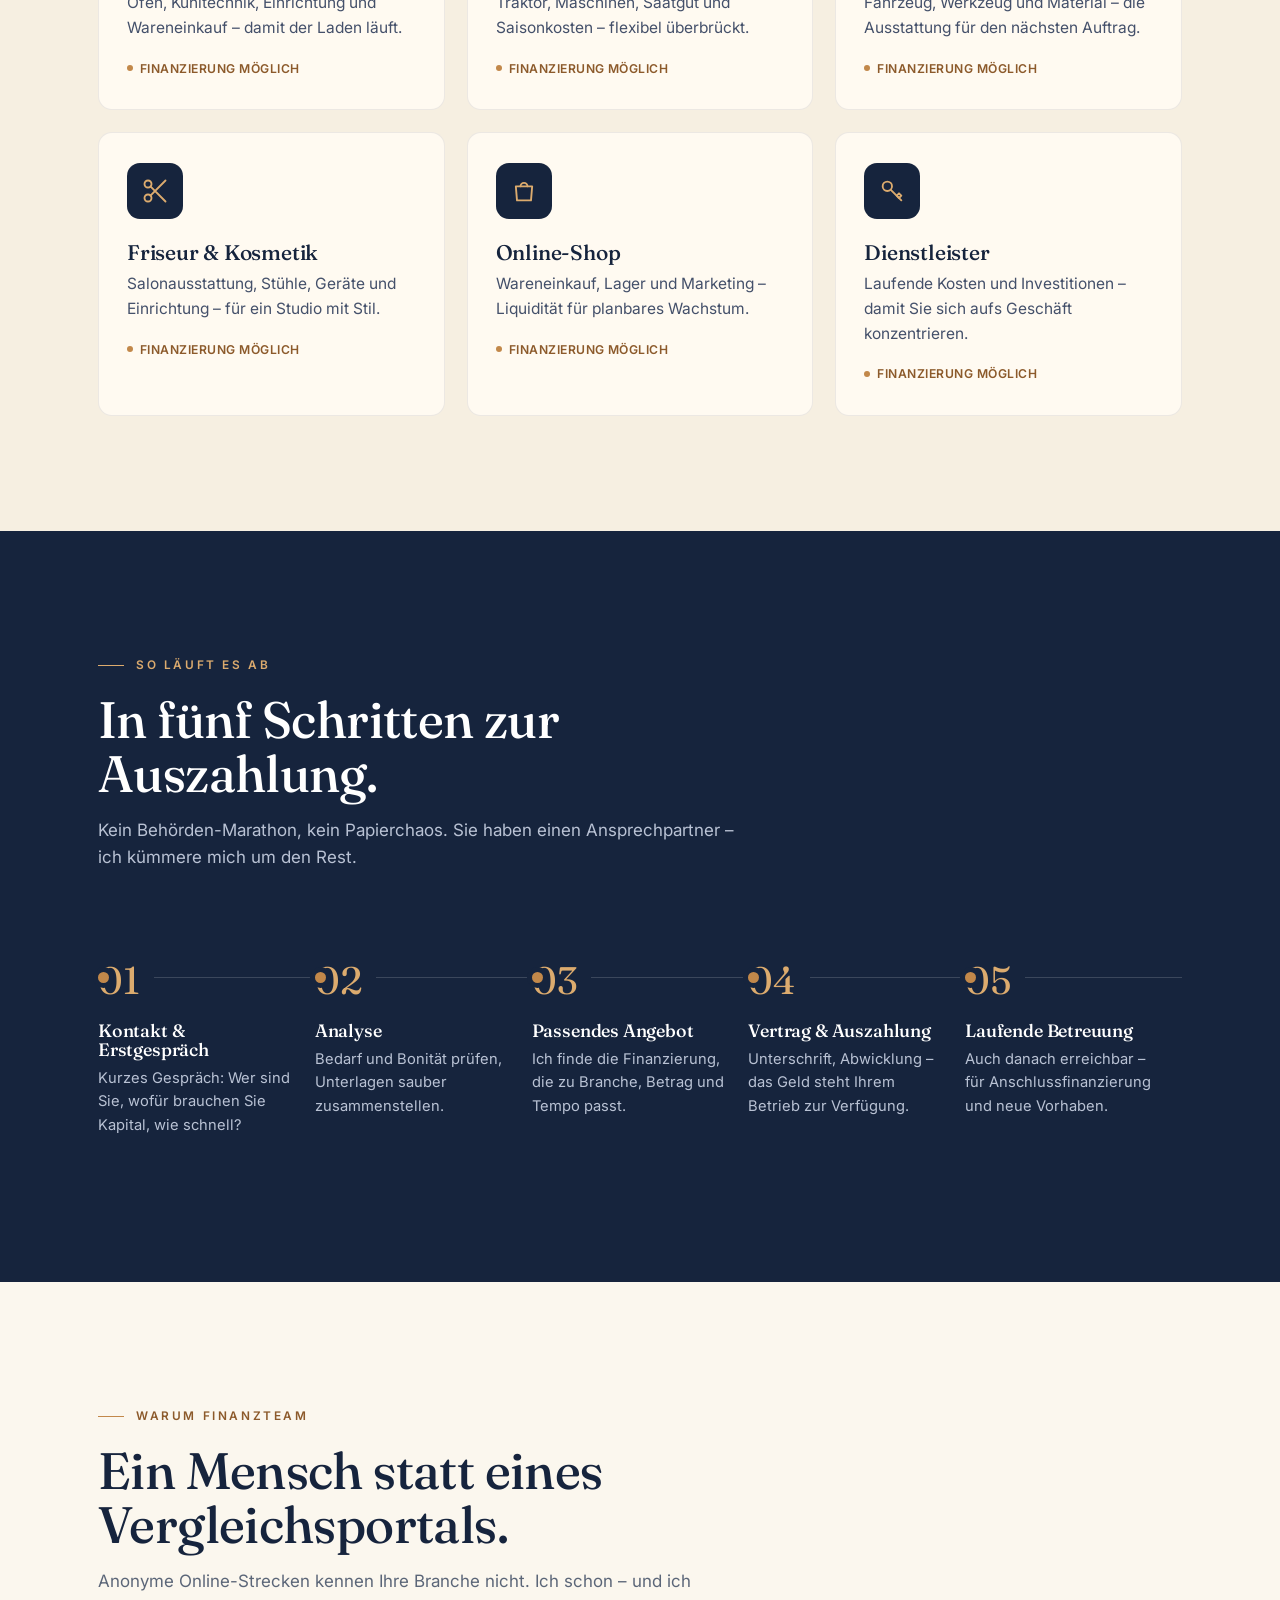
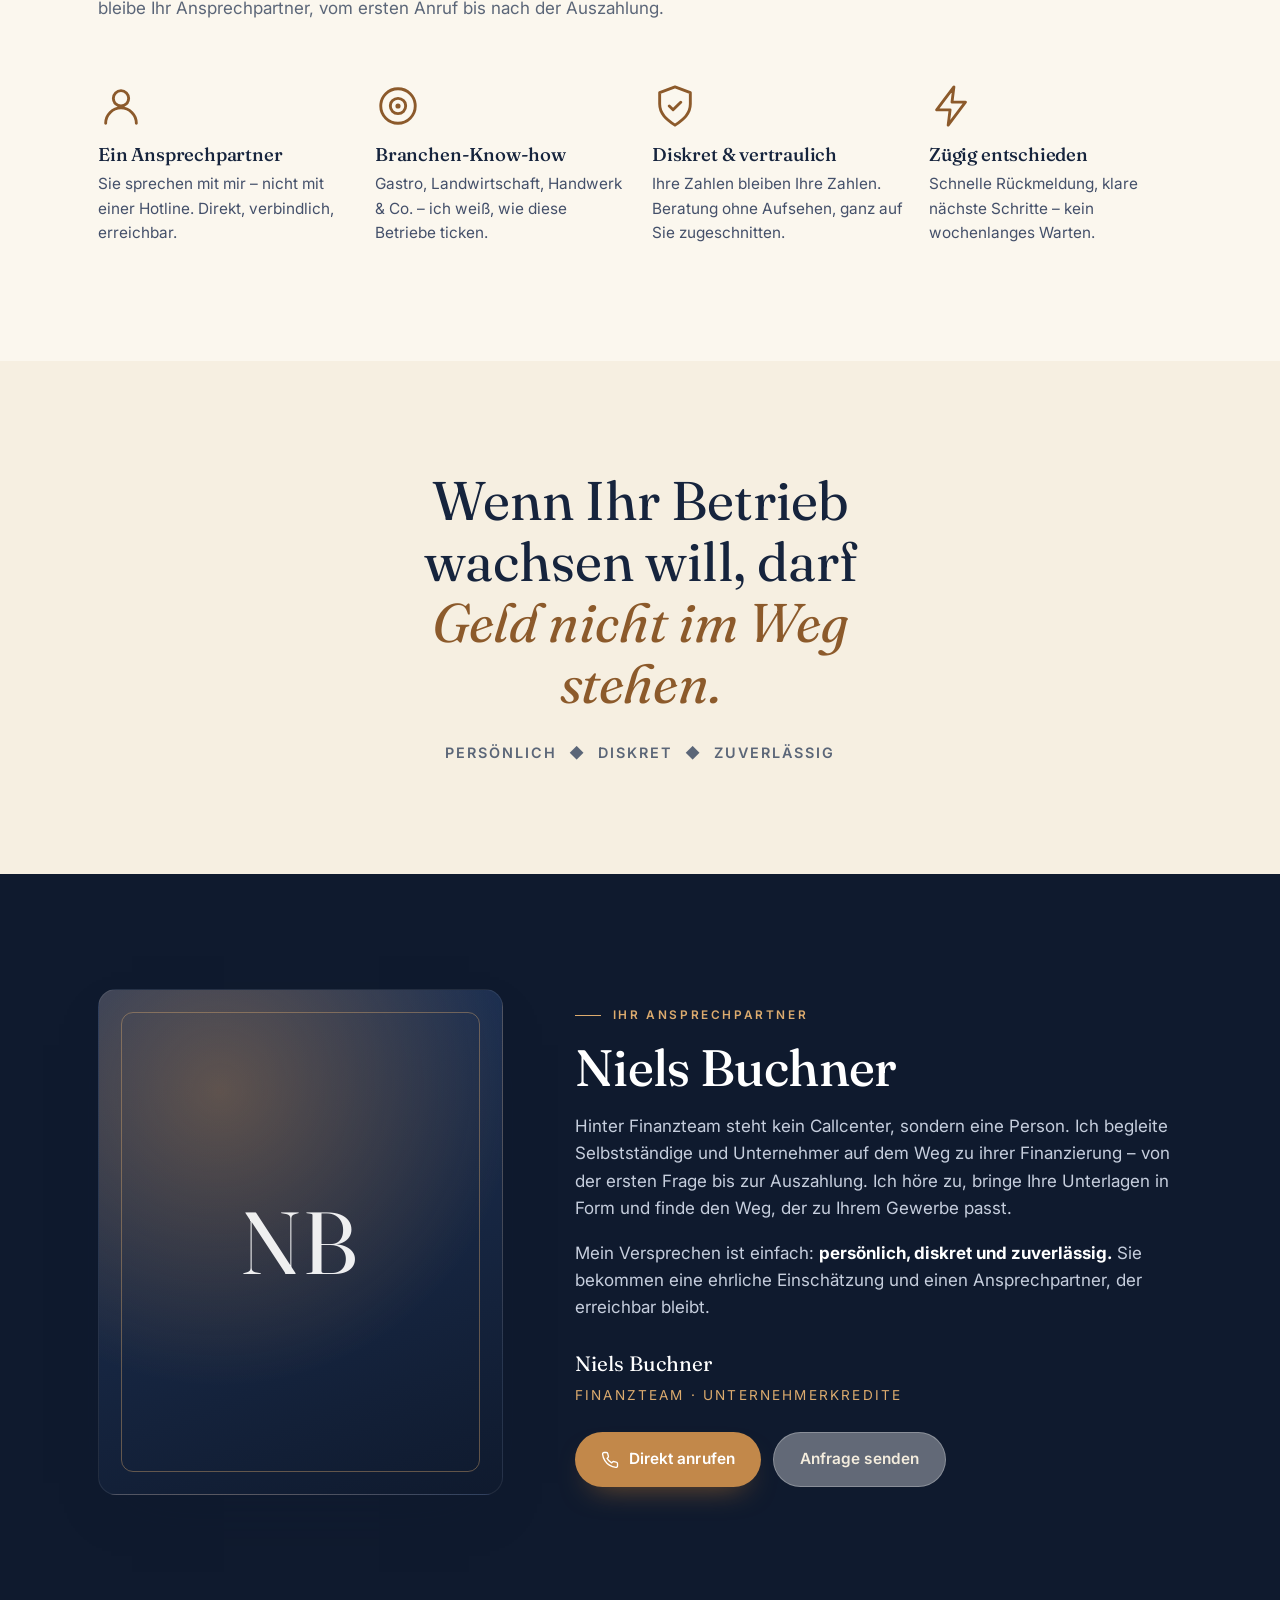
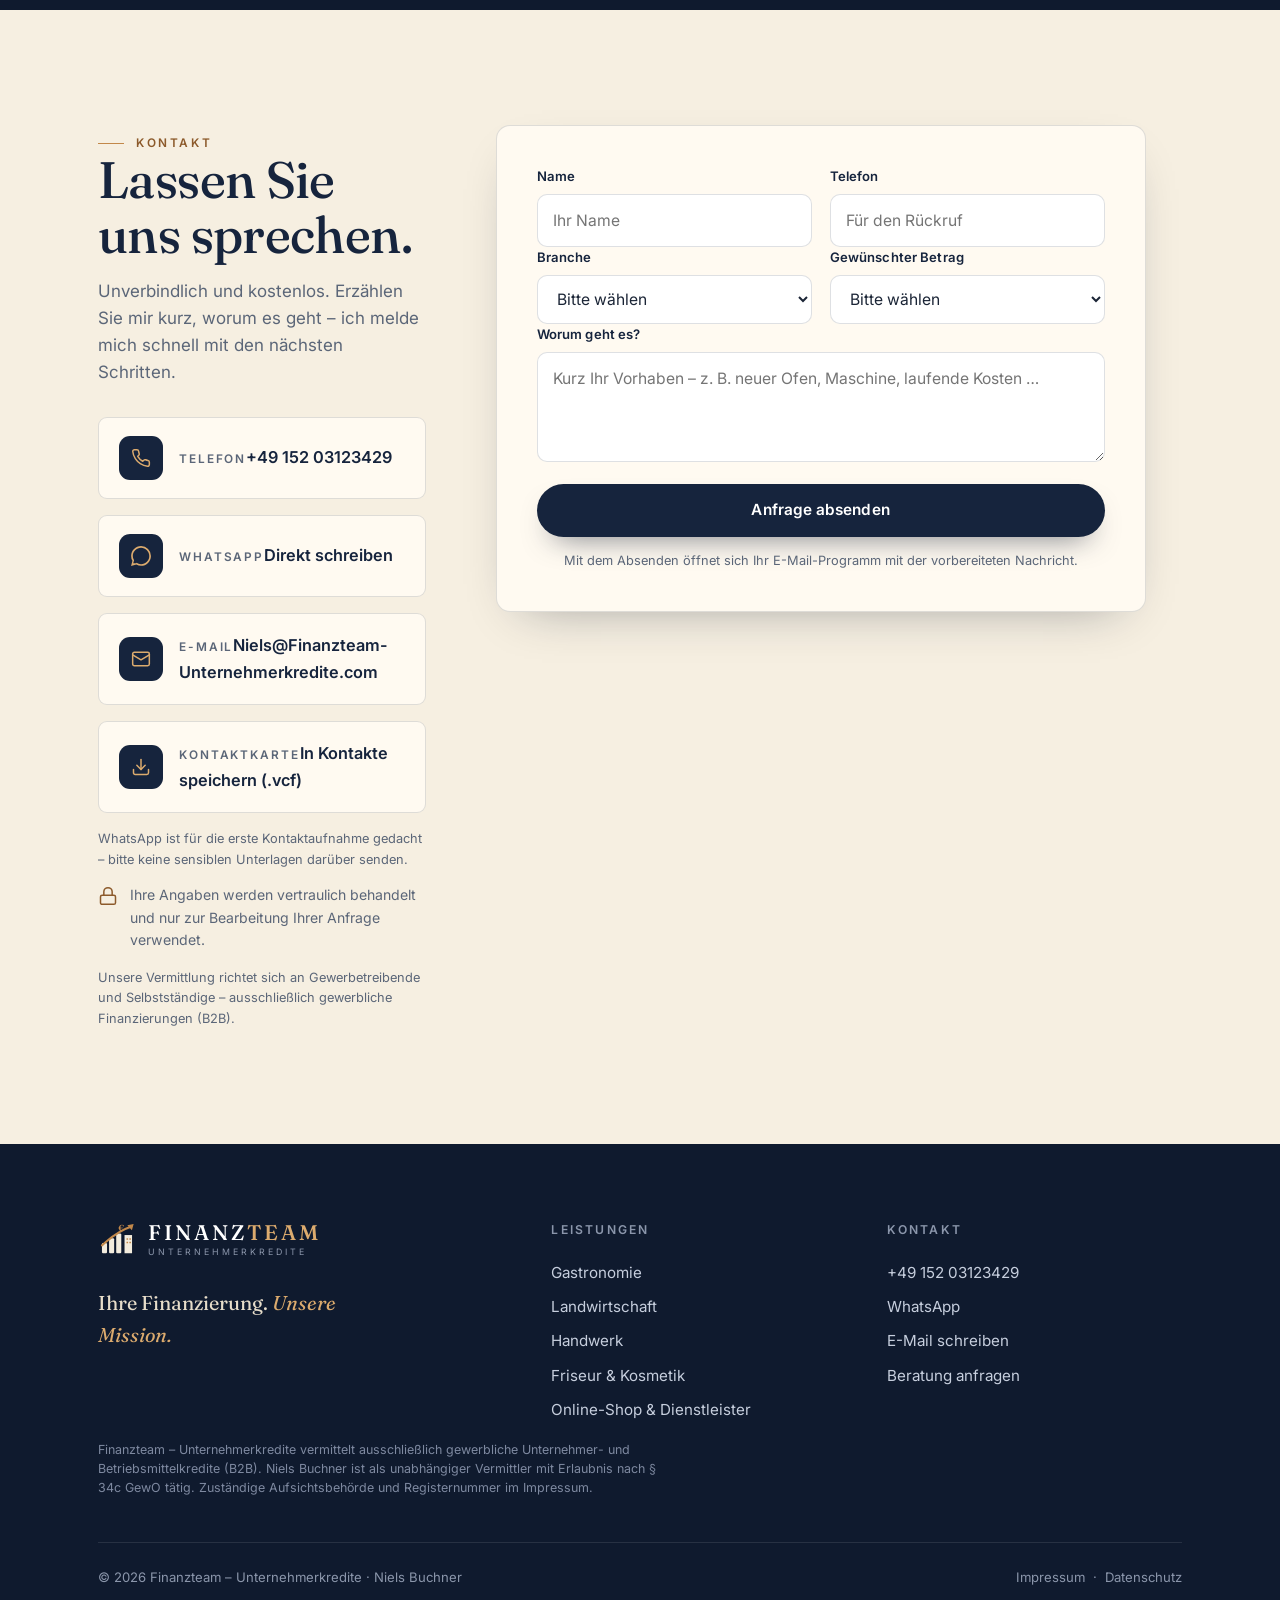
==== commit 2a77d471: "feat: B2B-only-Positionierung (sauberere 34c/34k-Rechtslage); docs: GTM-Blueprint aus ChatGPT (Repor" ====
--- a/index.html
+++ b/index.html
@@ -290,6 +290,7 @@
         <svg viewBox="0 0 24 24" fill="none" stroke="currentColor" stroke-width="1.8" stroke-linecap="round" stroke-linejoin="round"><rect x="3" y="11" width="18" height="11" rx="2"/><path d="M7 11V7a5 5 0 0 1 10 0v4"/></svg>
         Ihre Angaben werden vertraulich behandelt und nur zur Bearbeitung Ihrer Anfrage verwendet.
       </p>
+      <p class="wa-note">Unsere Vermittlung richtet sich an Gewerbetreibende und Selbstständige – ausschließlich gewerbliche Finanzierungen (B2B).</p>
     </div>
 
     <div class="reveal d1">
@@ -364,8 +365,9 @@
       </div>
     </div>
     <p class="compliance-note">
-      Niels Buchner ist als unabhängiger Vermittler mit Erlaubnis nach § 34c GewO tätig (ab 20.11.2026 § 34k GewO).
-      Zuständige Aufsichtsbehörde und Registernummer im <a href="impressum.html">Impressum</a>. <!-- TODO: Behörde + Register-Nr. im Impressum eintragen -->
+      Finanzteam – Unternehmerkredite vermittelt ausschließlich gewerbliche Unternehmer- und Betriebsmittelkredite (B2B).
+      Niels Buchner ist als unabhängiger Vermittler mit Erlaubnis nach § 34c GewO tätig. Zuständige Aufsichtsbehörde und
+      Registernummer im <a href="impressum.html">Impressum</a>. <!-- TODO: Behörde + Register-Nr. eintragen; B2B-Scope mit IHK/Anwalt bestätigen -->
     </p>
     <div class="footer-bottom">
       <span>© 2026 Finanzteam – Unternehmerkredite · Niels Buchner</span>
